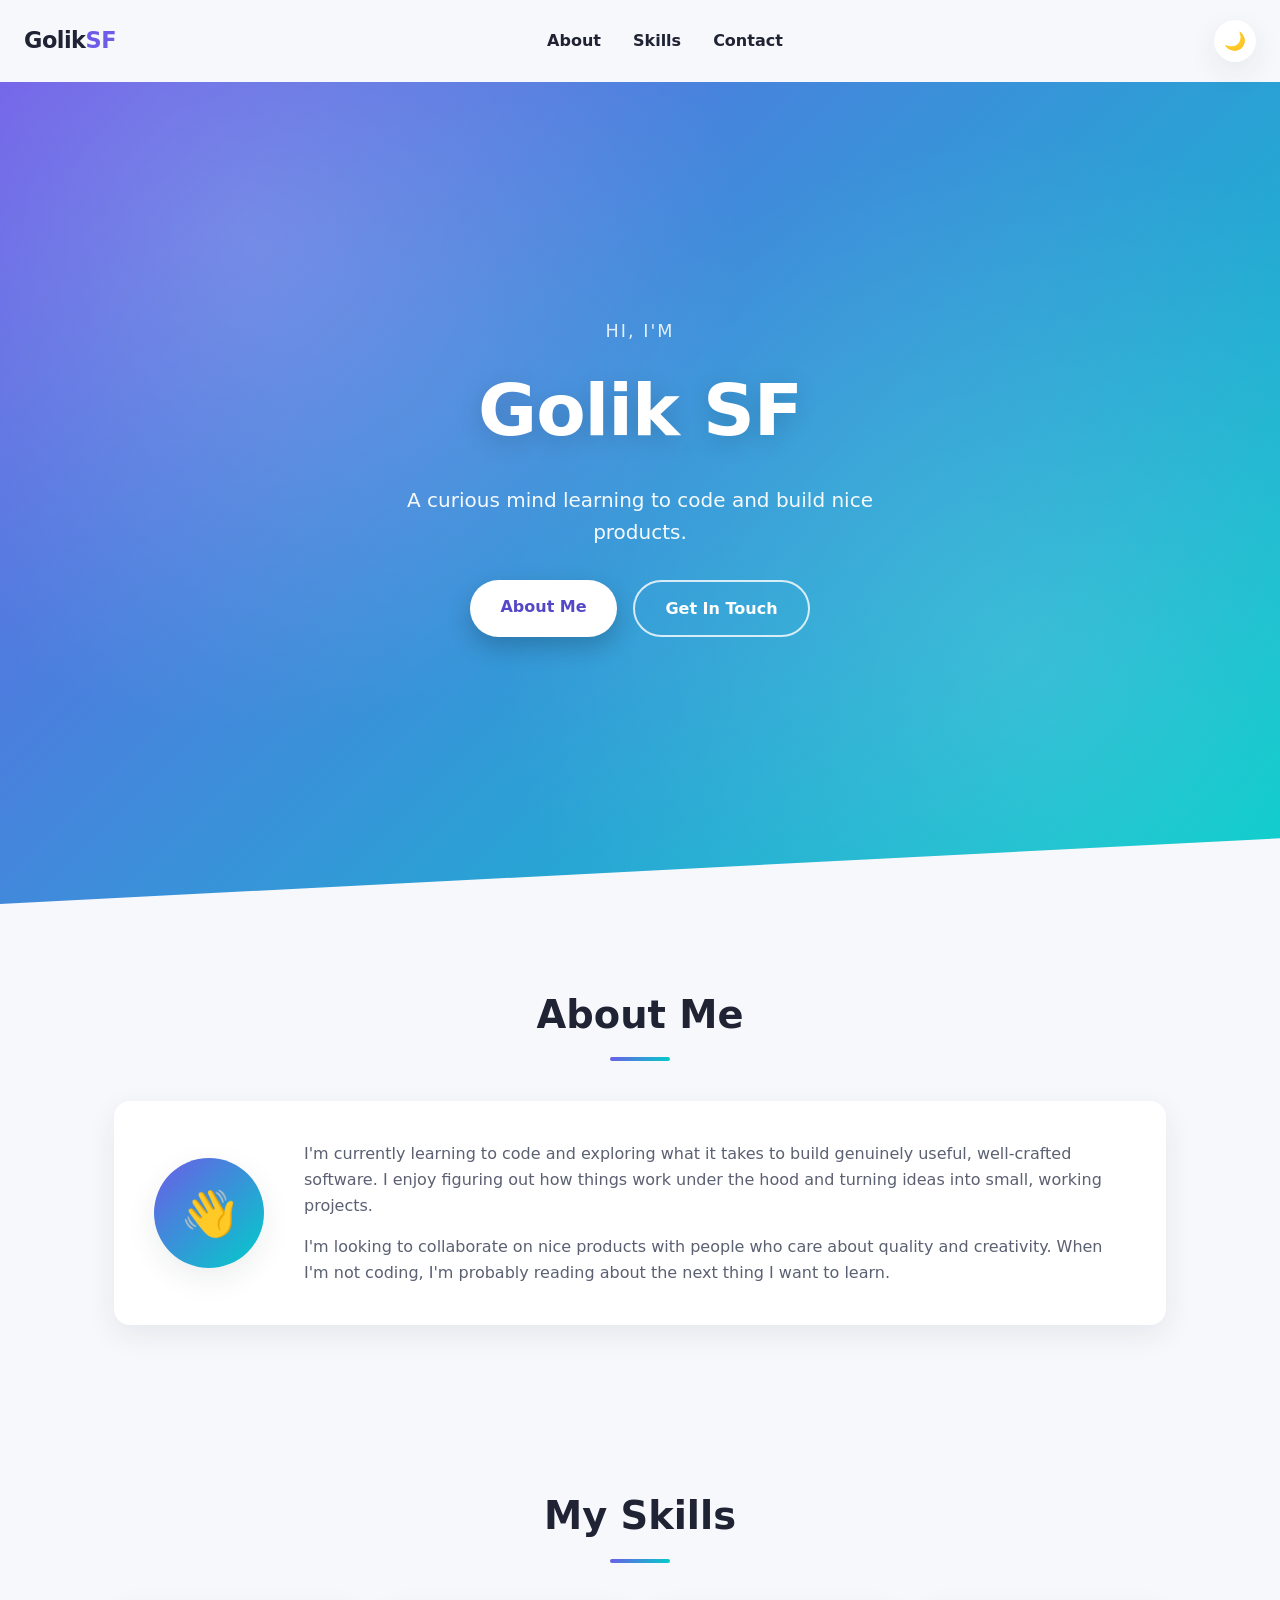
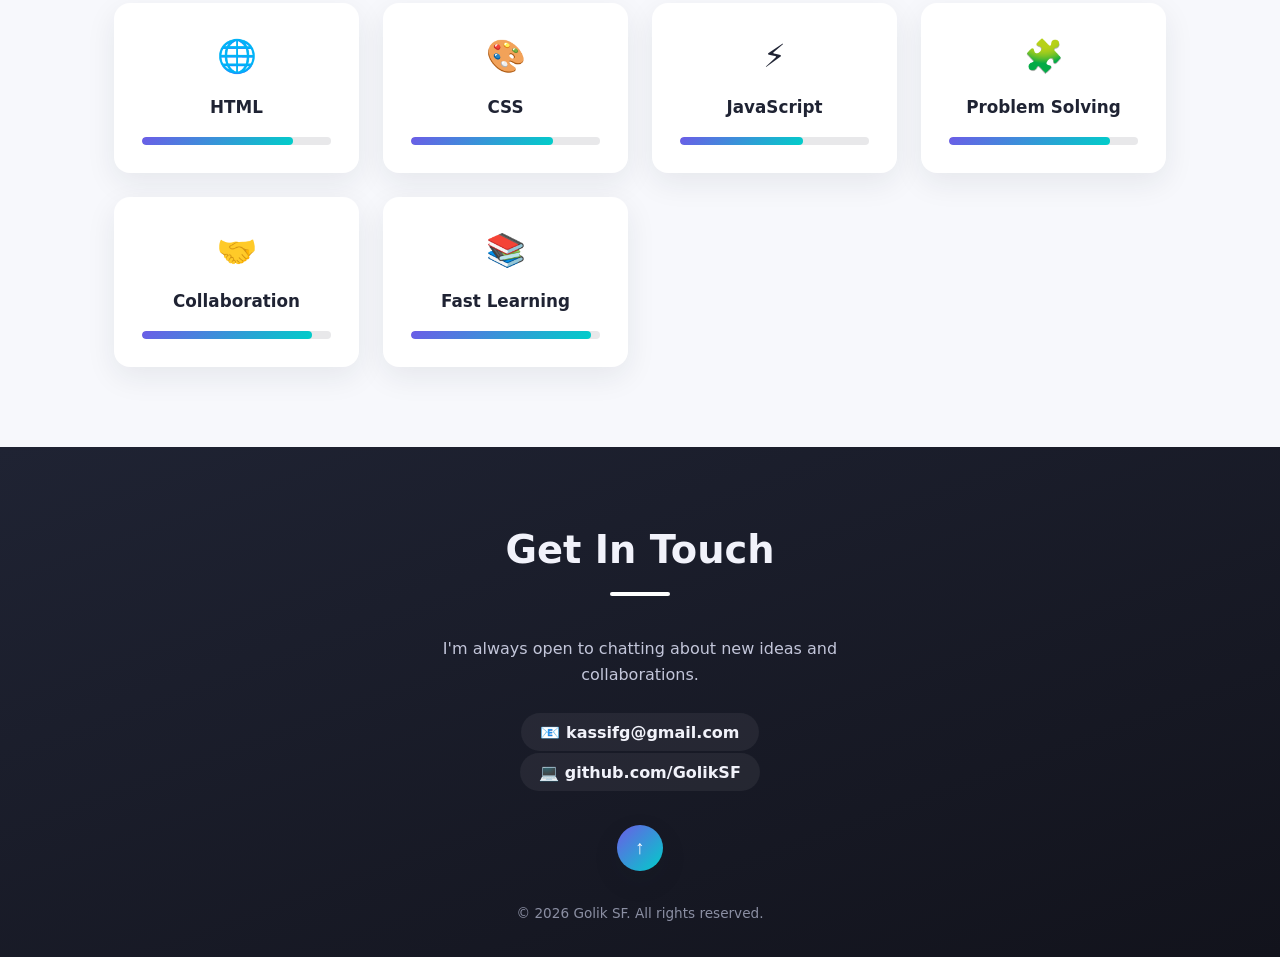
==== index.html @ 17b0b518 "Add personal portfolio website Header with name, about section, skills grid with animated bars, and " ====
<!DOCTYPE html>
<html lang="en">
<head>
  <meta charset="UTF-8" />
  <meta name="viewport" content="width=device-width, initial-scale=1.0" />
  <title>Golik SF | Portfolio</title>
  <meta name="description" content="Personal portfolio of Golik SF - developer, learner, and builder." />
  <link rel="stylesheet" href="style.css" />
</head>
<body>
  <header class="site-header">
    <nav class="navbar">
      <a href="#top" class="logo">Golik<span>SF</span></a>
      <button class="nav-toggle" id="navToggle" aria-label="Toggle navigation menu" aria-expanded="false">
        <span></span>
        <span></span>
        <span></span>
      </button>
      <ul class="nav-links" id="navLinks">
        <li><a href="#about">About</a></li>
        <li><a href="#skills">Skills</a></li>
        <li><a href="#contact">Contact</a></li>
      </ul>
      <button class="theme-toggle" id="themeToggle" aria-label="Toggle dark mode" title="Toggle dark mode">🌙</button>
    </nav>

    <div class="hero" id="top">
      <div class="hero-content">
        <p class="hero-greeting">Hi, I'm</p>
        <h1 class="hero-name">Golik SF</h1>
        <p class="hero-tagline">A curious mind learning to code and build nice products.</p>
        <div class="hero-buttons">
          <a href="#about" class="btn btn-primary">About Me</a>
          <a href="#contact" class="btn btn-outline">Get In Touch</a>
        </div>
      </div>
    </div>
  </header>

  <main>
    <section id="about" class="section reveal">
      <div class="container">
        <h2 class="section-title">About Me</h2>
        <div class="about-content">
          <div class="about-avatar" aria-hidden="true">👋</div>
          <div class="about-text">
            <p>
              I'm currently learning to code and exploring what it takes to build genuinely
              useful, well-crafted software. I enjoy figuring out how things work under the
              hood and turning ideas into small, working projects.
            </p>
            <p>
              I'm looking to collaborate on nice products with people who care about quality
              and creativity. When I'm not coding, I'm probably reading about the next thing
              I want to learn.
            </p>
          </div>
        </div>
      </div>
    </section>

    <section id="skills" class="section reveal">
      <div class="container">
        <h2 class="section-title">My Skills</h2>
        <ul class="skills-grid">
          <li class="skill-card">
            <span class="skill-icon">🌐</span>
            <h3>HTML</h3>
            <div class="skill-bar"><span style="--level: 80%"></span></div>
          </li>
          <li class="skill-card">
            <span class="skill-icon">🎨</span>
            <h3>CSS</h3>
            <div class="skill-bar"><span style="--level: 75%"></span></div>
          </li>
          <li class="skill-card">
            <span class="skill-icon">⚡</span>
            <h3>JavaScript</h3>
            <div class="skill-bar"><span style="--level: 65%"></span></div>
          </li>
          <li class="skill-card">
            <span class="skill-icon">🧩</span>
            <h3>Problem Solving</h3>
            <div class="skill-bar"><span style="--level: 85%"></span></div>
          </li>
          <li class="skill-card">
            <span class="skill-icon">🤝</span>
            <h3>Collaboration</h3>
            <div class="skill-bar"><span style="--level: 90%"></span></div>
          </li>
          <li class="skill-card">
            <span class="skill-icon">📚</span>
            <h3>Fast Learning</h3>
            <div class="skill-bar"><span style="--level: 95%"></span></div>
          </li>
        </ul>
      </div>
    </section>
  </main>

  <footer id="contact" class="site-footer">
    <div class="container footer-content">
      <h2 class="section-title light">Get In Touch</h2>
      <p class="footer-text">I'm always open to chatting about new ideas and collaborations.</p>
      <ul class="contact-list">
        <li>
          <a href="mailto:kassifg@gmail.com">
            <span aria-hidden="true">📧</span> kassifg@gmail.com
          </a>
        </li>
        <li>
          <a href="https://github.com/GolikSF" target="_blank" rel="noopener noreferrer">
            <span aria-hidden="true">💻</span> github.com/GolikSF
          </a>
        </li>
      </ul>
      <button id="backToTop" class="back-to-top" aria-label="Back to top">↑</button>
      <p class="footer-bottom">&copy; <span id="year"></span> Golik SF. All rights reserved.</p>
    </div>
  </footer>

  <script src="script.js"></script>
</body>
</html>
---- style.css ----
/* ============ Variables ============ */
:root {
  --color-bg: #f7f8fc;
  --color-surface: #ffffff;
  --color-text: #1f2333;
  --color-text-muted: #5b6072;
  --color-primary: #6c5ce7;
  --color-primary-dark: #5548c8;
  --color-accent: #00cec9;
  --gradient-hero: linear-gradient(135deg, #6c5ce7 0%, #00cec9 100%);
  --shadow-soft: 0 10px 30px rgba(31, 35, 51, 0.08);
  --shadow-hover: 0 16px 40px rgba(31, 35, 51, 0.14);
  --radius: 16px;
  --transition: 0.25s ease;
}

[data-theme="dark"] {
  --color-bg: #12131c;
  --color-surface: #1b1d2b;
  --color-text: #f1f2fa;
  --color-text-muted: #a9adc1;
  --shadow-soft: 0 10px 30px rgba(0, 0, 0, 0.35);
  --shadow-hover: 0 16px 40px rgba(0, 0, 0, 0.5);
}

/* ============ Reset ============ */
* {
  margin: 0;
  padding: 0;
  box-sizing: border-box;
}

html {
  scroll-behavior: smooth;
}

body {
  font-family: "Segoe UI", system-ui, -apple-system, Roboto, Helvetica, Arial, sans-serif;
  background: var(--color-bg);
  color: var(--color-text);
  line-height: 1.6;
  transition: background var(--transition), color var(--transition);
  overflow-x: hidden;
}

img {
  max-width: 100%;
  display: block;
}

a {
  text-decoration: none;
  color: inherit;
}

ul {
  list-style: none;
}

.container {
  width: 100%;
  max-width: 1100px;
  margin: 0 auto;
  padding: 0 1.5rem;
}

/* ============ Navbar ============ */
.navbar {
  display: flex;
  align-items: center;
  justify-content: space-between;
  padding: 1.25rem 1.5rem;
  position: sticky;
  top: 0;
  z-index: 100;
  background: color-mix(in srgb, var(--color-bg) 85%, transparent);
  backdrop-filter: blur(10px);
}

.logo {
  font-size: 1.4rem;
  font-weight: 800;
  letter-spacing: -0.5px;
}

.logo span {
  color: var(--color-primary);
}

.nav-links {
  display: flex;
  gap: 2rem;
  font-weight: 600;
}

.nav-links a {
  position: relative;
  padding: 0.25rem 0;
  color: var(--color-text);
  transition: color var(--transition);
}

.nav-links a::after {
  content: "";
  position: absolute;
  left: 0;
  bottom: -2px;
  width: 0;
  height: 2px;
  background: var(--gradient-hero);
  transition: width var(--transition);
}

.nav-links a:hover {
  color: var(--color-primary);
}

.nav-links a:hover::after {
  width: 100%;
}

.theme-toggle {
  background: var(--color-surface);
  border: none;
  box-shadow: var(--shadow-soft);
  width: 42px;
  height: 42px;
  border-radius: 50%;
  cursor: pointer;
  font-size: 1.1rem;
  display: flex;
  align-items: center;
  justify-content: center;
  transition: transform var(--transition), box-shadow var(--transition);
}

.theme-toggle:hover {
  transform: translateY(-2px) rotate(15deg);
  box-shadow: var(--shadow-hover);
}

.nav-toggle {
  display: none;
  flex-direction: column;
  gap: 5px;
  background: none;
  border: none;
  cursor: pointer;
  padding: 0.5rem;
  z-index: 200;
}

.nav-toggle span {
  width: 26px;
  height: 3px;
  background: var(--color-text);
  border-radius: 2px;
  transition: transform var(--transition), opacity var(--transition), background var(--transition);
}

.nav-toggle.active span:nth-child(1) {
  transform: translateY(8px) rotate(45deg);
}

.nav-toggle.active span:nth-child(2) {
  opacity: 0;
}

.nav-toggle.active span:nth-child(3) {
  transform: translateY(-8px) rotate(-45deg);
}

/* ============ Hero ============ */
.hero {
  min-height: calc(100vh - 78px);
  display: flex;
  align-items: center;
  justify-content: center;
  text-align: center;
  padding: 3rem 1.5rem 5rem;
  position: relative;
  background: var(--gradient-hero);
  color: #fff;
  clip-path: polygon(0 0, 100% 0, 100% 92%, 0 100%);
}

.hero::before {
  content: "";
  position: absolute;
  inset: 0;
  background: radial-gradient(circle at 20% 20%, rgba(255, 255, 255, 0.18), transparent 40%),
    radial-gradient(circle at 80% 70%, rgba(255, 255, 255, 0.14), transparent 45%);
  pointer-events: none;
}

.hero-content {
  position: relative;
  z-index: 1;
  animation: fadeInUp 0.9s ease both;
}

.hero-greeting {
  font-size: 1.1rem;
  opacity: 0.85;
  letter-spacing: 2px;
  text-transform: uppercase;
  margin-bottom: 0.5rem;
}

.hero-name {
  font-size: clamp(2.5rem, 7vw, 4.5rem);
  font-weight: 800;
  letter-spacing: -1px;
  margin-bottom: 1rem;
  text-shadow: 0 6px 24px rgba(0, 0, 0, 0.15);
}

.hero-tagline {
  font-size: clamp(1rem, 2.5vw, 1.25rem);
  max-width: 560px;
  margin: 0 auto 2rem;
  opacity: 0.95;
}

.hero-buttons {
  display: flex;
  gap: 1rem;
  justify-content: center;
  flex-wrap: wrap;
}

.btn {
  padding: 0.85rem 1.9rem;
  border-radius: 999px;
  font-weight: 700;
  transition: transform var(--transition), box-shadow var(--transition), background var(--transition);
  display: inline-block;
}

.btn-primary {
  background: #fff;
  color: var(--color-primary-dark);
  box-shadow: 0 10px 25px rgba(0, 0, 0, 0.2);
}

.btn-primary:hover {
  transform: translateY(-3px);
  box-shadow: 0 14px 30px rgba(0, 0, 0, 0.25);
}

.btn-outline {
  border: 2px solid rgba(255, 255, 255, 0.8);
  color: #fff;
}

.btn-outline:hover {
  background: rgba(255, 255, 255, 0.15);
  transform: translateY(-3px);
}

@keyframes fadeInUp {
  from {
    opacity: 0;
    transform: translateY(30px);
  }
  to {
    opacity: 1;
    transform: translateY(0);
  }
}

/* ============ Sections ============ */
.section {
  padding: 5rem 0;
  opacity: 0;
  transform: translateY(30px);
  transition: opacity 0.7s ease, transform 0.7s ease;
}

.section.in-view {
  opacity: 1;
  transform: translateY(0);
}

.section-title {
  font-size: clamp(1.8rem, 4vw, 2.4rem);
  font-weight: 800;
  margin-bottom: 2.5rem;
  text-align: center;
  position: relative;
}

.section-title::after {
  content: "";
  display: block;
  width: 60px;
  height: 4px;
  border-radius: 4px;
  background: var(--gradient-hero);
  margin: 0.75rem auto 0;
}

.section-title.light::after {
  background: #fff;
}

/* About */
.about-content {
  display: flex;
  align-items: center;
  gap: 2.5rem;
  background: var(--color-surface);
  padding: 2.5rem;
  border-radius: var(--radius);
  box-shadow: var(--shadow-soft);
  transition: box-shadow var(--transition), background var(--transition);
}

.about-content:hover {
  box-shadow: var(--shadow-hover);
}

.about-avatar {
  flex: 0 0 auto;
  width: 110px;
  height: 110px;
  border-radius: 50%;
  background: var(--gradient-hero);
  display: flex;
  align-items: center;
  justify-content: center;
  font-size: 2.8rem;
  box-shadow: var(--shadow-soft);
}

.about-text p {
  color: var(--color-text-muted);
  margin-bottom: 1rem;
}

.about-text p:last-child {
  margin-bottom: 0;
}

/* Skills */
.skills-grid {
  display: grid;
  grid-template-columns: repeat(auto-fit, minmax(200px, 1fr));
  gap: 1.5rem;
}

.skill-card {
  background: var(--color-surface);
  padding: 1.75rem;
  border-radius: var(--radius);
  box-shadow: var(--shadow-soft);
  text-align: center;
  transition: transform var(--transition), box-shadow var(--transition);
}

.skill-card:hover {
  transform: translateY(-8px);
  box-shadow: var(--shadow-hover);
}

.skill-icon {
  font-size: 2rem;
  display: block;
  margin-bottom: 0.75rem;
}

.skill-card h3 {
  margin-bottom: 1rem;
  font-size: 1.05rem;
}

.skill-bar {
  height: 8px;
  border-radius: 999px;
  background: color-mix(in srgb, var(--color-text) 10%, transparent);
  overflow: hidden;
}

.skill-bar span {
  display: block;
  height: 100%;
  width: 0;
  border-radius: 999px;
  background: var(--gradient-hero);
  transition: width 1.2s ease;
}

.skill-card.animate .skill-bar span {
  width: var(--level);
}

/* ============ Footer ============ */
.site-footer {
  background: linear-gradient(160deg, #1f2333, #12131c);
  color: #f1f2fa;
  padding: 4.5rem 0 2rem;
  position: relative;
}

.footer-content {
  text-align: center;
}

.footer-text {
  color: #c3c6da;
  max-width: 480px;
  margin: 0 auto 2rem;
}

.contact-list {
  display: flex;
  flex-direction: column;
  gap: 0.9rem;
  align-items: center;
  margin-bottom: 2.5rem;
}

.contact-list a {
  font-weight: 600;
  padding: 0.6rem 1.2rem;
  border-radius: 999px;
  background: rgba(255, 255, 255, 0.06);
  transition: background var(--transition), transform var(--transition);
}

.contact-list a:hover {
  background: rgba(255, 255, 255, 0.14);
  transform: translateY(-2px);
}

.back-to-top {
  width: 46px;
  height: 46px;
  border-radius: 50%;
  border: none;
  background: var(--gradient-hero);
  color: #fff;
  font-size: 1.2rem;
  cursor: pointer;
  box-shadow: var(--shadow-soft);
  transition: transform var(--transition), box-shadow var(--transition);
  margin-bottom: 2rem;
}

.back-to-top:hover {
  transform: translateY(-4px);
  box-shadow: var(--shadow-hover);
}

.footer-bottom {
  font-size: 0.85rem;
  color: #8b8fa3;
}

/* ============ Responsive ============ */
@media (max-width: 768px) {
  .nav-toggle {
    display: flex;
  }

  .nav-links {
    position: fixed;
    top: 0;
    right: 0;
    height: 100vh;
    width: min(75vw, 300px);
    background: var(--color-surface);
    flex-direction: column;
    justify-content: center;
    align-items: center;
    gap: 2.2rem;
    transform: translateX(100%);
    transition: transform var(--transition);
    box-shadow: var(--shadow-hover);
  }

  .nav-links.open {
    transform: translateX(0);
  }

  .about-content {
    flex-direction: column;
    text-align: center;
  }
}

@media (max-width: 480px) {
  .hero-buttons {
    flex-direction: column;
    align-items: stretch;
  }

  .section {
    padding: 3.5rem 0;
  }
}

/* Respect reduced motion preference */
@media (prefers-reduced-motion: reduce) {
  html {
    scroll-behavior: auto;
  }

  * {
    animation-duration: 0.01ms !important;
    animation-iteration-count: 1 !important;
    transition-duration: 0.01ms !important;
  }
}
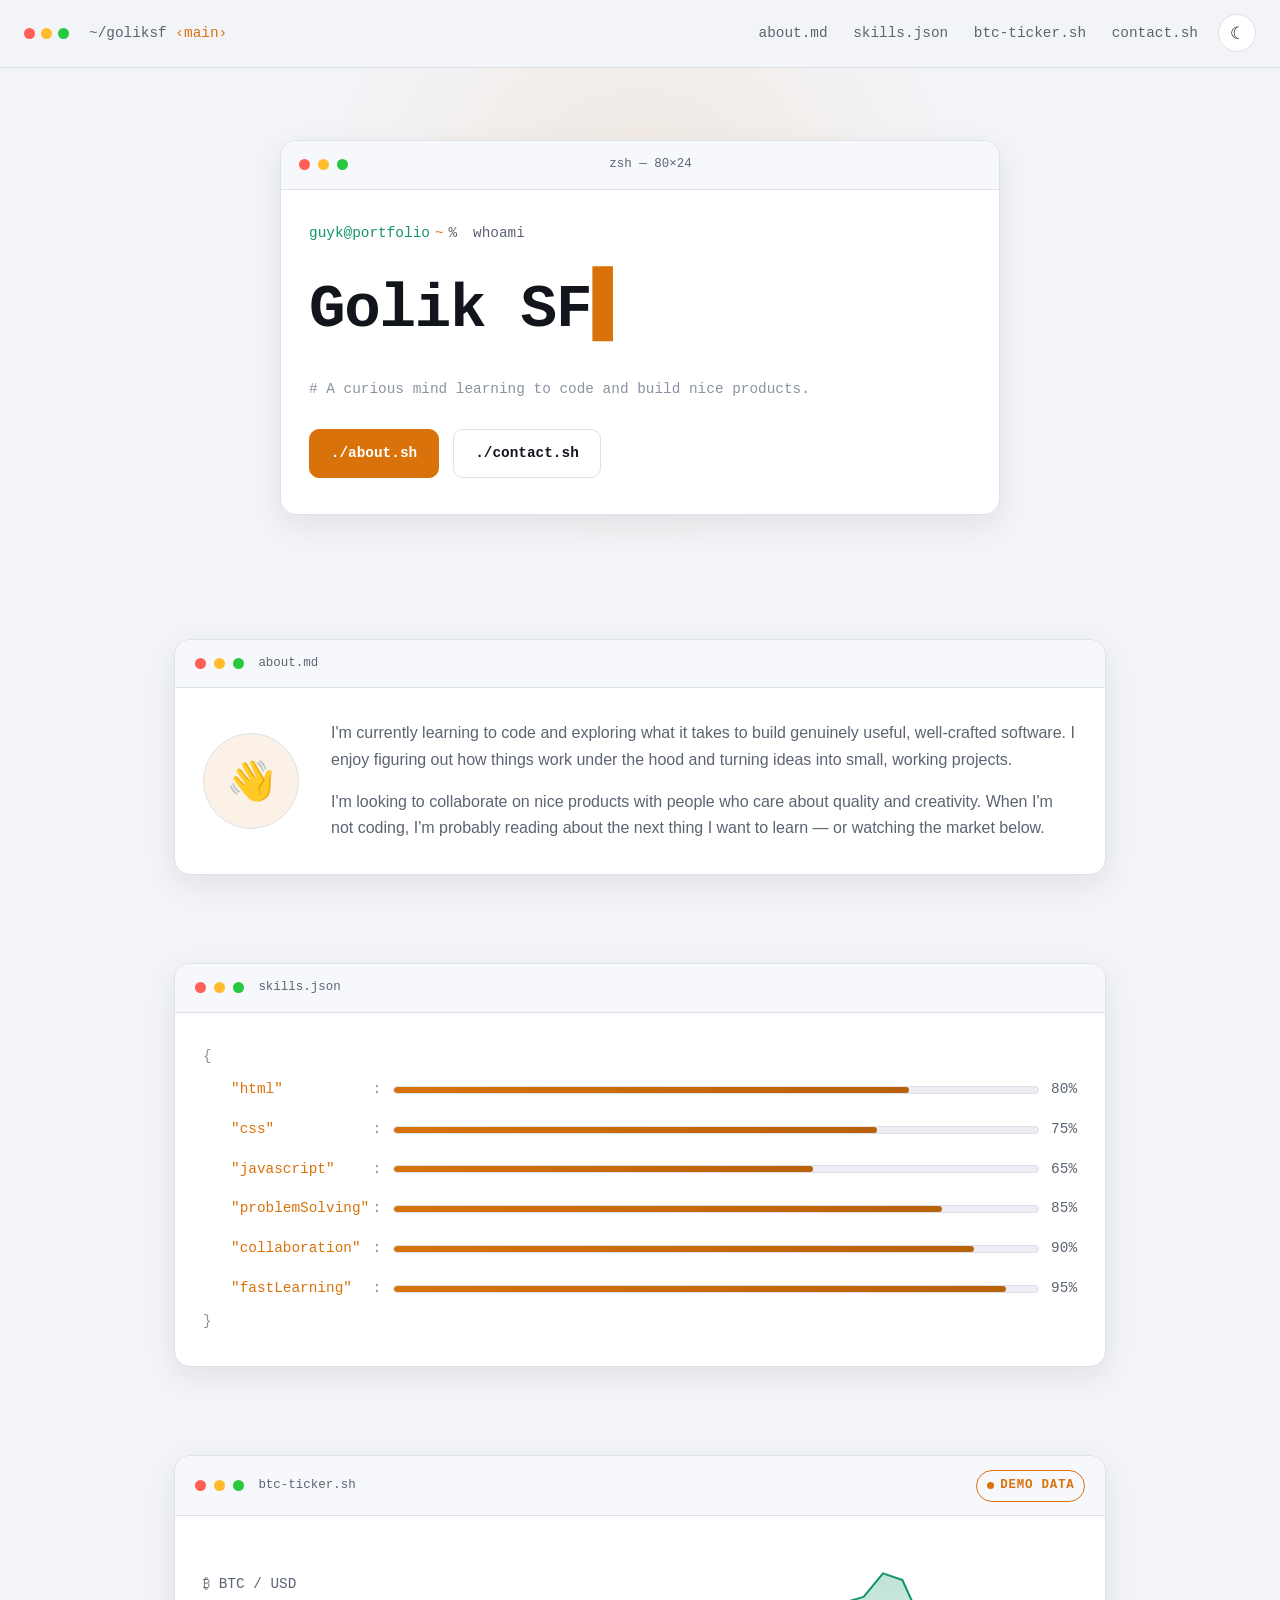
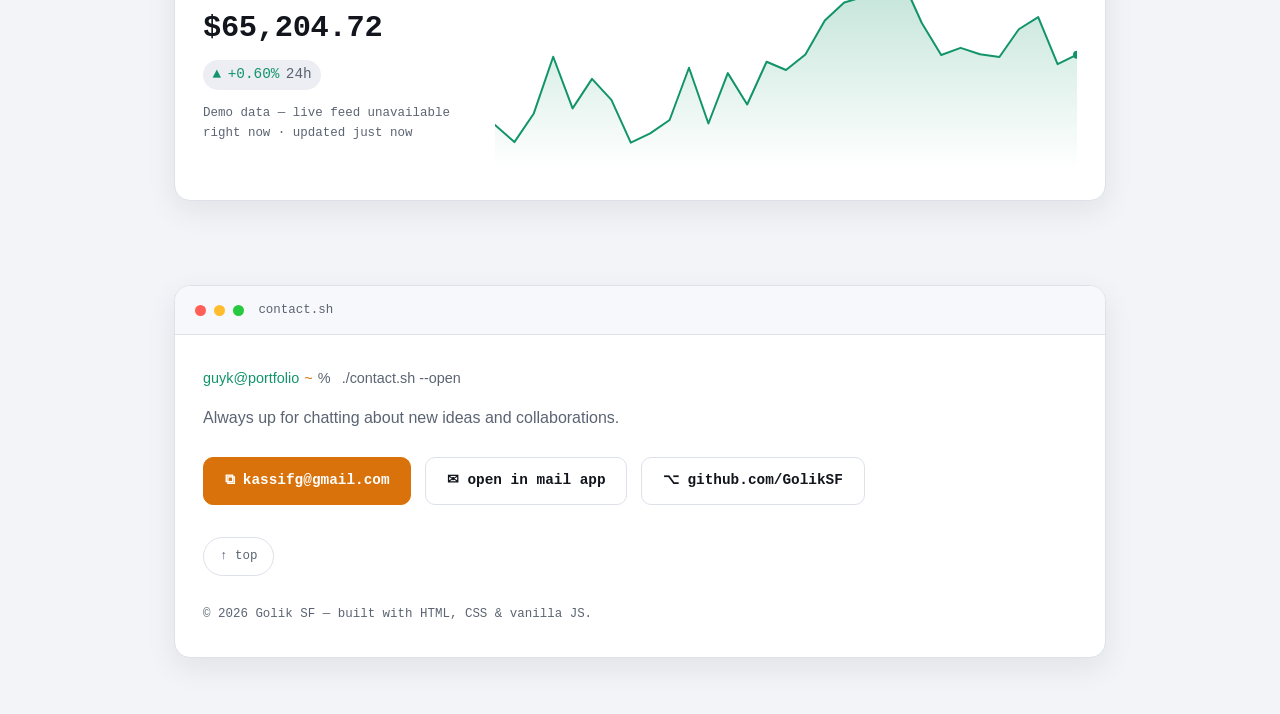
==== commit 07158790: "Redesign as a developer-terminal dashboard with live BTC ticker Reworks the site around a terminal/I" ====
--- a/index.html
+++ b/index.html
@@ -4,120 +4,176 @@
   <meta charset="UTF-8" />
   <meta name="viewport" content="width=device-width, initial-scale=1.0" />
   <title>Golik SF | Portfolio</title>
-  <meta name="description" content="Personal portfolio of Golik SF - developer, learner, and builder." />
+  <meta name="description" content="Personal portfolio of Golik SF — developer, learner, and builder. Featuring a live Bitcoin ticker." />
+  <link rel="icon" href="data:image/svg+xml,%3Csvg xmlns='http://www.w3.org/2000/svg' viewBox='0 0 100 100'%3E%3Crect width='100' height='100' rx='22' fill='%230a0e14'/%3E%3Ctext x='50' y='66' font-family='monospace' font-size='54' font-weight='700' fill='%23f7931a' text-anchor='middle'%3E%3E_%3C/text%3E%3C/svg%3E" />
   <link rel="stylesheet" href="style.css" />
 </head>
 <body>
-  <header class="site-header">
-    <nav class="navbar">
-      <a href="#top" class="logo">Golik<span>SF</span></a>
-      <button class="nav-toggle" id="navToggle" aria-label="Toggle navigation menu" aria-expanded="false">
-        <span></span>
-        <span></span>
-        <span></span>
-      </button>
-      <ul class="nav-links" id="navLinks">
-        <li><a href="#about">About</a></li>
-        <li><a href="#skills">Skills</a></li>
-        <li><a href="#contact">Contact</a></li>
-      </ul>
-      <button class="theme-toggle" id="themeToggle" aria-label="Toggle dark mode" title="Toggle dark mode">🌙</button>
+  <header class="chrome-bar">
+    <div class="chrome-dots" aria-hidden="true"><span class="dot red"></span><span class="dot yellow"></span><span class="dot green"></span></div>
+    <a href="#top" class="chrome-path">~/goliksf <span class="chrome-branch">‹main›</span></a>
+
+    <nav class="chrome-nav" id="navLinks">
+      <a href="#about">about.md</a>
+      <a href="#skills">skills.json</a>
+      <a href="#btc">btc-ticker.sh</a>
+      <a href="#contact">contact.sh</a>
     </nav>
 
-    <div class="hero" id="top">
-      <div class="hero-content">
-        <p class="hero-greeting">Hi, I'm</p>
-        <h1 class="hero-name">Golik SF</h1>
-        <p class="hero-tagline">A curious mind learning to code and build nice products.</p>
-        <div class="hero-buttons">
-          <a href="#about" class="btn btn-primary">About Me</a>
-          <a href="#contact" class="btn btn-outline">Get In Touch</a>
-        </div>
-      </div>
+    <div class="chrome-actions">
+      <button class="icon-btn" id="themeToggle" aria-label="Toggle dark mode" title="Toggle dark mode">◐</button>
+      <button class="icon-btn nav-toggle" id="navToggle" aria-label="Toggle navigation menu" aria-expanded="false">
+        <span></span><span></span><span></span>
+      </button>
     </div>
   </header>
 
   <main>
-    <section id="about" class="section reveal">
-      <div class="container">
-        <h2 class="section-title">About Me</h2>
-        <div class="about-content">
-          <div class="about-avatar" aria-hidden="true">👋</div>
-          <div class="about-text">
-            <p>
-              I'm currently learning to code and exploring what it takes to build genuinely
-              useful, well-crafted software. I enjoy figuring out how things work under the
-              hood and turning ideas into small, working projects.
-            </p>
-            <p>
-              I'm looking to collaborate on nice products with people who care about quality
-              and creativity. When I'm not coding, I'm probably reading about the next thing
-              I want to learn.
-            </p>
+    <section class="hero" id="top">
+      <div class="hero-glow" aria-hidden="true"></div>
+      <div class="terminal-window hero-window">
+        <div class="terminal-titlebar">
+          <span class="dot red"></span><span class="dot yellow"></span><span class="dot green"></span>
+          <span class="terminal-title">zsh — 80×24</span>
+        </div>
+        <div class="terminal-body">
+          <p class="prompt-line"><span class="prompt-user">guyk@portfolio</span><span class="prompt-path">~</span><span class="prompt-sign">%</span> whoami</p>
+          <h1 class="hero-name"><span id="typedName"></span><span class="cursor" id="heroCursor" aria-hidden="true">▍</span></h1>
+          <p class="prompt-comment"># A curious mind learning to code and build nice products.</p>
+          <div class="hero-actions">
+            <a href="#about" class="term-btn term-btn--solid">./about.sh</a>
+            <a href="#contact" class="term-btn term-btn--ghost">./contact.sh</a>
           </div>
         </div>
       </div>
     </section>
 
+    <section id="about" class="section reveal">
+      <div class="container">
+        <article class="panel">
+          <div class="panel-header">
+            <span class="dot red"></span><span class="dot yellow"></span><span class="dot green"></span>
+            <span class="panel-filename">about.md</span>
+          </div>
+          <div class="panel-body about-body">
+            <div class="avatar-block" aria-hidden="true">👋</div>
+            <div class="about-copy">
+              <p>
+                I'm currently learning to code and exploring what it takes to build genuinely
+                useful, well-crafted software. I enjoy figuring out how things work under the
+                hood and turning ideas into small, working projects.
+              </p>
+              <p>
+                I'm looking to collaborate on nice products with people who care about quality
+                and creativity. When I'm not coding, I'm probably reading about the next thing
+                I want to learn — or watching the market below.
+              </p>
+            </div>
+          </div>
+        </article>
+      </div>
+    </section>
+
     <section id="skills" class="section reveal">
       <div class="container">
-        <h2 class="section-title">My Skills</h2>
-        <ul class="skills-grid">
-          <li class="skill-card">
-            <span class="skill-icon">🌐</span>
-            <h3>HTML</h3>
-            <div class="skill-bar"><span style="--level: 80%"></span></div>
-          </li>
-          <li class="skill-card">
-            <span class="skill-icon">🎨</span>
-            <h3>CSS</h3>
-            <div class="skill-bar"><span style="--level: 75%"></span></div>
-          </li>
-          <li class="skill-card">
-            <span class="skill-icon">⚡</span>
-            <h3>JavaScript</h3>
-            <div class="skill-bar"><span style="--level: 65%"></span></div>
-          </li>
-          <li class="skill-card">
-            <span class="skill-icon">🧩</span>
-            <h3>Problem Solving</h3>
-            <div class="skill-bar"><span style="--level: 85%"></span></div>
-          </li>
-          <li class="skill-card">
-            <span class="skill-icon">🤝</span>
-            <h3>Collaboration</h3>
-            <div class="skill-bar"><span style="--level: 90%"></span></div>
-          </li>
-          <li class="skill-card">
-            <span class="skill-icon">📚</span>
-            <h3>Fast Learning</h3>
-            <div class="skill-bar"><span style="--level: 95%"></span></div>
-          </li>
-        </ul>
+        <article class="panel">
+          <div class="panel-header">
+            <span class="dot red"></span><span class="dot yellow"></span><span class="dot green"></span>
+            <span class="panel-filename">skills.json</span>
+          </div>
+          <div class="panel-body">
+            <p class="code-punct">{</p>
+            <ul class="skills-list">
+              <li class="skill-row">
+                <span class="skill-key">"html"</span><span class="code-punct">:</span>
+                <div class="skill-track"><div class="skill-fill" style="--level:80%"></div></div>
+                <span class="skill-value" data-value="80"></span>
+              </li>
+              <li class="skill-row">
+                <span class="skill-key">"css"</span><span class="code-punct">:</span>
+                <div class="skill-track"><div class="skill-fill" style="--level:75%"></div></div>
+                <span class="skill-value" data-value="75"></span>
+              </li>
+              <li class="skill-row">
+                <span class="skill-key">"javascript"</span><span class="code-punct">:</span>
+                <div class="skill-track"><div class="skill-fill" style="--level:65%"></div></div>
+                <span class="skill-value" data-value="65"></span>
+              </li>
+              <li class="skill-row">
+                <span class="skill-key">"problemSolving"</span><span class="code-punct">:</span>
+                <div class="skill-track"><div class="skill-fill" style="--level:85%"></div></div>
+                <span class="skill-value" data-value="85"></span>
+              </li>
+              <li class="skill-row">
+                <span class="skill-key">"collaboration"</span><span class="code-punct">:</span>
+                <div class="skill-track"><div class="skill-fill" style="--level:90%"></div></div>
+                <span class="skill-value" data-value="90"></span>
+              </li>
+              <li class="skill-row">
+                <span class="skill-key">"fastLearning"</span><span class="code-punct">:</span>
+                <div class="skill-track"><div class="skill-fill" style="--level:95%"></div></div>
+                <span class="skill-value" data-value="95"></span>
+              </li>
+            </ul>
+            <p class="code-punct">}</p>
+          </div>
+        </article>
+      </div>
+    </section>
+
+    <section id="btc" class="section reveal">
+      <div class="container">
+        <article class="panel panel--btc">
+          <div class="panel-header">
+            <span class="dot red"></span><span class="dot yellow"></span><span class="dot green"></span>
+            <span class="panel-filename">btc-ticker.sh</span>
+            <span class="live-badge" id="liveBadge"><span class="live-dot" id="liveDot"></span><span id="liveLabel">CONNECTING</span></span>
+          </div>
+          <div class="panel-body btc-body">
+            <div class="btc-stats">
+              <span class="btc-symbol">₿ BTC / USD</span>
+              <span class="btc-price" id="btcPrice">$ —</span>
+              <span class="btc-change" id="btcChange">
+                <span class="btc-change-arrow" id="btcArrow"></span>
+                <span id="btcChangeValue">—</span>
+                <span class="btc-change-label">24h</span>
+              </span>
+              <p class="btc-updated" id="btcUpdated" aria-live="polite">Connecting to market feed…</p>
+            </div>
+            <div class="btc-chart-wrap">
+              <canvas id="btcChart" role="img" aria-label="Bitcoin price chart, live"></canvas>
+            </div>
+          </div>
+        </article>
       </div>
     </section>
   </main>
 
   <footer id="contact" class="site-footer">
-    <div class="container footer-content">
-      <h2 class="section-title light">Get In Touch</h2>
-      <p class="footer-text">I'm always open to chatting about new ideas and collaborations.</p>
-      <ul class="contact-list">
-        <li>
-          <a href="mailto:kassifg@gmail.com">
-            <span aria-hidden="true">📧</span> kassifg@gmail.com
-          </a>
-        </li>
-        <li>
-          <a href="https://github.com/GolikSF" target="_blank" rel="noopener noreferrer">
-            <span aria-hidden="true">💻</span> github.com/GolikSF
-          </a>
-        </li>
-      </ul>
-      <button id="backToTop" class="back-to-top" aria-label="Back to top">↑</button>
-      <p class="footer-bottom">&copy; <span id="year"></span> Golik SF. All rights reserved.</p>
+    <div class="container">
+      <article class="panel panel--footer">
+        <div class="panel-header">
+          <span class="dot red"></span><span class="dot yellow"></span><span class="dot green"></span>
+          <span class="panel-filename">contact.sh</span>
+        </div>
+        <div class="panel-body contact-body">
+          <p class="prompt-line"><span class="prompt-user">guyk@portfolio</span><span class="prompt-path">~</span><span class="prompt-sign">%</span> ./contact.sh --open</p>
+          <p class="footer-text">Always up for chatting about new ideas and collaborations.</p>
+          <div class="contact-actions">
+            <button class="term-btn term-btn--solid" id="copyEmailBtn" data-email="kassifg@gmail.com" title="Copy email to clipboard">
+              <span aria-hidden="true">⧉</span> <span id="copyEmailLabel">kassifg@gmail.com</span>
+            </button>
+            <a class="term-btn term-btn--ghost" href="mailto:kassifg@gmail.com">✉ open in mail app</a>
+            <a class="term-btn term-btn--ghost" href="https://github.com/GolikSF" target="_blank" rel="noopener noreferrer">⌥ github.com/GolikSF</a>
+          </div>
+          <button id="backToTop" class="back-to-top" aria-label="Back to top">↑ top</button>
+          <p class="footer-bottom">© <span id="year"></span> Golik SF — built with HTML, CSS &amp; vanilla JS.</p>
+        </div>
+      </article>
     </div>
   </footer>
+
+  <div id="toast" class="toast" role="status" aria-live="polite"></div>
 
   <script src="script.js"></script>
 </body>
--- a/style.css
+++ b/style.css
@@ -1,26 +1,103 @@
-/* ============ Variables ============ */
+/* ============ Fonts & scale ============ */
 :root {
-  --color-bg: #f7f8fc;
-  --color-surface: #ffffff;
-  --color-text: #1f2333;
-  --color-text-muted: #5b6072;
-  --color-primary: #6c5ce7;
-  --color-primary-dark: #5548c8;
-  --color-accent: #00cec9;
-  --gradient-hero: linear-gradient(135deg, #6c5ce7 0%, #00cec9 100%);
-  --shadow-soft: 0 10px 30px rgba(31, 35, 51, 0.08);
-  --shadow-hover: 0 16px 40px rgba(31, 35, 51, 0.14);
-  --radius: 16px;
-  --transition: 0.25s ease;
-}
-
-[data-theme="dark"] {
-  --color-bg: #12131c;
-  --color-surface: #1b1d2b;
-  --color-text: #f1f2fa;
-  --color-text-muted: #a9adc1;
+  --font-mono: ui-monospace, "JetBrains Mono", "Fira Code", "SFMono-Regular", Menlo, Consolas, "Liberation Mono", monospace;
+  --font-sans: -apple-system, BlinkMacSystemFont, "Segoe UI", Roboto, Helvetica, Arial, sans-serif;
+
+  --fs-xs: 0.78rem;
+  --fs-sm: 0.9rem;
+  --fs-base: 1rem;
+  --fs-md: 1.15rem;
+  --fs-lg: 1.4rem;
+  --fs-xl: 1.9rem;
+  --fs-hero: clamp(2.2rem, 7vw, 3.8rem);
+
+  --radius: 10px;
+  --radius-lg: 16px;
+  --transition: 0.2s ease;
+  --transition-slow: 0.6s ease;
+
+  --dot-red: #ff5f56;
+  --dot-yellow: #ffbd2e;
+  --dot-green: #27c93f;
+}
+
+/* ============ Color tokens — dark-first ============ */
+:root {
+  --bg: #0a0e14;
+  --bg-alt: #0d1219;
+  --surface: #121821;
+  --surface-2: #171f2b;
+  --border: #232c3a;
+  --text: #e6edf3;
+  --text-muted: #8b98a8;
+  --accent: #f7931a;
+  --accent-strong: #ffab3d;
+  --accent-soft: rgba(247, 147, 26, 0.14);
+  --accent-contrast: #171008;
+  --green: #33d17a;
+  --red: #ff5f56;
   --shadow-soft: 0 10px 30px rgba(0, 0, 0, 0.35);
-  --shadow-hover: 0 16px 40px rgba(0, 0, 0, 0.5);
+  --shadow-hover: 0 18px 44px rgba(0, 0, 0, 0.5);
+  --code-comment: #6b7686;
+}
+
+@media (prefers-color-scheme: light) {
+  :root:not([data-theme="dark"]) {
+    --bg: #f3f4f7;
+    --bg-alt: #eceef3;
+    --surface: #ffffff;
+    --surface-2: #f7f8fb;
+    --border: #dde1e9;
+    --text: #12161c;
+    --text-muted: #5b6472;
+    --accent: #d9720a;
+    --accent-strong: #b8600a;
+    --accent-soft: rgba(217, 114, 10, 0.1);
+    --accent-contrast: #ffffff;
+    --green: #12946a;
+    --red: #d1332a;
+    --shadow-soft: 0 10px 30px rgba(18, 22, 28, 0.08);
+    --shadow-hover: 0 18px 44px rgba(18, 22, 28, 0.14);
+    --code-comment: #8a93a1;
+  }
+}
+
+:root[data-theme="light"] {
+  --bg: #f3f4f7;
+  --bg-alt: #eceef3;
+  --surface: #ffffff;
+  --surface-2: #f7f8fb;
+  --border: #dde1e9;
+  --text: #12161c;
+  --text-muted: #5b6472;
+  --accent: #d9720a;
+  --accent-strong: #b8600a;
+  --accent-soft: rgba(217, 114, 10, 0.1);
+  --accent-contrast: #ffffff;
+  --green: #12946a;
+  --red: #d1332a;
+  --shadow-soft: 0 10px 30px rgba(18, 22, 28, 0.08);
+  --shadow-hover: 0 18px 44px rgba(18, 22, 28, 0.14);
+  --code-comment: #8a93a1;
+}
+
+:root[data-theme="dark"] {
+  --bg: #0a0e14;
+  --bg-alt: #0d1219;
+  --surface: #121821;
+  --surface-2: #171f2b;
+  --border: #232c3a;
+  --text: #e6edf3;
+  --text-muted: #8b98a8;
+  --accent: #f7931a;
+  --accent-strong: #ffab3d;
+  --accent-soft: rgba(247, 147, 26, 0.14);
+  --accent-contrast: #171008;
+  --green: #33d17a;
+  --red: #ff5f56;
+  --shadow-soft: 0 10px 30px rgba(0, 0, 0, 0.35);
+  --shadow-hover: 0 18px 44px rgba(0, 0, 0, 0.5);
+  --code-comment: #6b7686;
 }
 
 /* ============ Reset ============ */
@@ -35,17 +112,12 @@
 }
 
 body {
-  font-family: "Segoe UI", system-ui, -apple-system, Roboto, Helvetica, Arial, sans-serif;
-  background: var(--color-bg);
-  color: var(--color-text);
-  line-height: 1.6;
+  font-family: var(--font-sans);
+  background: var(--bg);
+  color: var(--text);
+  line-height: 1.65;
   transition: background var(--transition), color var(--transition);
   overflow-x: hidden;
-}
-
-img {
-  max-width: 100%;
-  display: block;
 }
 
 a {
@@ -57,223 +129,294 @@
   list-style: none;
 }
 
+button {
+  font: inherit;
+}
+
 .container {
   width: 100%;
-  max-width: 1100px;
+  max-width: 980px;
   margin: 0 auto;
   padding: 0 1.5rem;
 }
 
-/* ============ Navbar ============ */
-.navbar {
-  display: flex;
-  align-items: center;
-  justify-content: space-between;
-  padding: 1.25rem 1.5rem;
+:focus-visible {
+  outline: 2px solid var(--accent);
+  outline-offset: 3px;
+  border-radius: 4px;
+}
+
+/* ============ Traffic-light dots ============ */
+.dot {
+  width: 11px;
+  height: 11px;
+  border-radius: 50%;
+  display: inline-block;
+}
+
+.dot.red { background: var(--dot-red); }
+.dot.yellow { background: var(--dot-yellow); }
+.dot.green { background: var(--dot-green); }
+
+/* ============ Chrome bar (nav) ============ */
+.chrome-bar {
+  display: flex;
+  align-items: center;
+  gap: 1.25rem;
+  padding: 0.9rem 1.5rem;
   position: sticky;
   top: 0;
   z-index: 100;
-  background: color-mix(in srgb, var(--color-bg) 85%, transparent);
+  background: color-mix(in srgb, var(--bg) 88%, transparent);
   backdrop-filter: blur(10px);
-}
-
-.logo {
-  font-size: 1.4rem;
-  font-weight: 800;
-  letter-spacing: -0.5px;
-}
-
-.logo span {
-  color: var(--color-primary);
-}
-
-.nav-links {
-  display: flex;
-  gap: 2rem;
-  font-weight: 600;
-}
-
-.nav-links a {
+  border-bottom: 1px solid var(--border);
+}
+
+.chrome-dots {
+  display: flex;
+  gap: 6px;
+}
+
+.chrome-path {
+  font-family: var(--font-mono);
+  font-size: var(--fs-sm);
+  color: var(--text-muted);
+  white-space: nowrap;
+}
+
+.chrome-branch {
+  color: var(--accent);
+}
+
+.chrome-nav {
+  display: flex;
+  gap: 1.6rem;
+  margin-left: auto;
+  font-family: var(--font-mono);
+  font-size: var(--fs-sm);
+}
+
+.chrome-nav a {
   position: relative;
-  padding: 0.25rem 0;
-  color: var(--color-text);
+  color: var(--text-muted);
   transition: color var(--transition);
-}
-
-.nav-links a::after {
+  padding: 0.2rem 0;
+}
+
+.chrome-nav a::after {
   content: "";
   position: absolute;
   left: 0;
-  bottom: -2px;
+  bottom: -3px;
   width: 0;
   height: 2px;
-  background: var(--gradient-hero);
+  background: var(--accent);
   transition: width var(--transition);
 }
 
-.nav-links a:hover {
-  color: var(--color-primary);
-}
-
-.nav-links a:hover::after {
+.chrome-nav a:hover {
+  color: var(--text);
+}
+
+.chrome-nav a:hover::after {
   width: 100%;
 }
 
-.theme-toggle {
-  background: var(--color-surface);
-  border: none;
-  box-shadow: var(--shadow-soft);
-  width: 42px;
-  height: 42px;
+.chrome-actions {
+  display: flex;
+  align-items: center;
+  gap: 0.6rem;
+}
+
+.icon-btn {
+  width: 38px;
+  height: 38px;
   border-radius: 50%;
+  border: 1px solid var(--border);
+  background: var(--surface);
+  color: var(--text);
   cursor: pointer;
-  font-size: 1.1rem;
   display: flex;
   align-items: center;
   justify-content: center;
-  transition: transform var(--transition), box-shadow var(--transition);
-}
-
-.theme-toggle:hover {
-  transform: translateY(-2px) rotate(15deg);
-  box-shadow: var(--shadow-hover);
+  font-size: 1.05rem;
+  transition: transform var(--transition), border-color var(--transition), background var(--transition);
+}
+
+.icon-btn:hover {
+  transform: translateY(-2px);
+  border-color: var(--accent);
 }
 
 .nav-toggle {
   display: none;
   flex-direction: column;
-  gap: 5px;
-  background: none;
-  border: none;
-  cursor: pointer;
-  padding: 0.5rem;
-  z-index: 200;
+  gap: 4px;
+  padding: 0;
 }
 
 .nav-toggle span {
-  width: 26px;
-  height: 3px;
-  background: var(--color-text);
+  width: 16px;
+  height: 2px;
+  background: var(--text);
   border-radius: 2px;
-  transition: transform var(--transition), opacity var(--transition), background var(--transition);
-}
-
-.nav-toggle.active span:nth-child(1) {
-  transform: translateY(8px) rotate(45deg);
-}
-
-.nav-toggle.active span:nth-child(2) {
-  opacity: 0;
-}
-
-.nav-toggle.active span:nth-child(3) {
-  transform: translateY(-8px) rotate(-45deg);
-}
+  transition: transform var(--transition), opacity var(--transition);
+}
+
+.nav-toggle.active span:nth-child(1) { transform: translateY(6px) rotate(45deg); }
+.nav-toggle.active span:nth-child(2) { opacity: 0; }
+.nav-toggle.active span:nth-child(3) { transform: translateY(-6px) rotate(-45deg); }
 
 /* ============ Hero ============ */
 .hero {
-  min-height: calc(100vh - 78px);
-  display: flex;
-  align-items: center;
+  position: relative;
+  padding: 4.5rem 1.5rem 5rem;
+  display: flex;
   justify-content: center;
-  text-align: center;
-  padding: 3rem 1.5rem 5rem;
-  position: relative;
-  background: var(--gradient-hero);
-  color: #fff;
-  clip-path: polygon(0 0, 100% 0, 100% 92%, 0 100%);
-}
-
-.hero::before {
-  content: "";
+  overflow: hidden;
+}
+
+.hero-glow {
   position: absolute;
-  inset: 0;
-  background: radial-gradient(circle at 20% 20%, rgba(255, 255, 255, 0.18), transparent 40%),
-    radial-gradient(circle at 80% 70%, rgba(255, 255, 255, 0.14), transparent 45%);
+  top: -12rem;
+  left: 50%;
+  width: 44rem;
+  height: 44rem;
+  transform: translateX(-50%);
+  background: radial-gradient(circle, var(--accent-soft) 0%, transparent 65%);
   pointer-events: none;
-}
-
-.hero-content {
+  animation: drift 14s ease-in-out infinite alternate;
+}
+
+@keyframes drift {
+  from { transform: translateX(-54%) translateY(0); }
+  to { transform: translateX(-46%) translateY(2rem); }
+}
+
+.terminal-window {
+  width: 100%;
+  max-width: 720px;
+  background: var(--surface);
+  border: 1px solid var(--border);
+  border-radius: var(--radius-lg);
+  box-shadow: var(--shadow-soft);
   position: relative;
   z-index: 1;
-  animation: fadeInUp 0.9s ease both;
-}
-
-.hero-greeting {
-  font-size: 1.1rem;
-  opacity: 0.85;
-  letter-spacing: 2px;
-  text-transform: uppercase;
-  margin-bottom: 0.5rem;
-}
+  overflow: hidden;
+  animation: fadeInUp 0.8s ease both;
+}
+
+.terminal-titlebar {
+  display: flex;
+  align-items: center;
+  gap: 8px;
+  padding: 0.85rem 1.1rem;
+  background: var(--surface-2);
+  border-bottom: 1px solid var(--border);
+}
+
+.terminal-title {
+  margin-left: auto;
+  margin-right: auto;
+  transform: translateX(-18px);
+  font-family: var(--font-mono);
+  font-size: var(--fs-xs);
+  color: var(--text-muted);
+}
+
+.terminal-body {
+  padding: 2rem 1.75rem 2.25rem;
+  font-family: var(--font-mono);
+}
+
+.prompt-line {
+  font-size: var(--fs-sm);
+  color: var(--text-muted);
+  margin-bottom: 0.9rem;
+}
+
+.prompt-user { color: var(--green); }
+.prompt-path { color: var(--accent); margin: 0 0.35em; }
+.prompt-sign { color: var(--text-muted); margin-right: 0.5em; }
 
 .hero-name {
-  font-size: clamp(2.5rem, 7vw, 4.5rem);
-  font-weight: 800;
-  letter-spacing: -1px;
-  margin-bottom: 1rem;
-  text-shadow: 0 6px 24px rgba(0, 0, 0, 0.15);
-}
-
-.hero-tagline {
-  font-size: clamp(1rem, 2.5vw, 1.25rem);
-  max-width: 560px;
-  margin: 0 auto 2rem;
-  opacity: 0.95;
-}
-
-.hero-buttons {
-  display: flex;
-  gap: 1rem;
-  justify-content: center;
+  font-size: var(--fs-hero);
+  font-weight: 700;
+  letter-spacing: -0.02em;
+  color: var(--text);
+  margin-bottom: 1.1rem;
+  min-height: 1.2em;
+}
+
+.cursor {
+  display: inline-block;
+  color: var(--accent);
+  animation: blink 1s step-end infinite;
+}
+
+@keyframes blink {
+  50% { opacity: 0; }
+}
+
+.prompt-comment {
+  font-family: var(--font-mono);
+  font-size: var(--fs-sm);
+  color: var(--code-comment);
+  margin-bottom: 1.75rem;
+}
+
+.hero-actions {
+  display: flex;
+  gap: 0.9rem;
   flex-wrap: wrap;
 }
 
-.btn {
-  padding: 0.85rem 1.9rem;
-  border-radius: 999px;
-  font-weight: 700;
-  transition: transform var(--transition), box-shadow var(--transition), background var(--transition);
-  display: inline-block;
-}
-
-.btn-primary {
-  background: #fff;
-  color: var(--color-primary-dark);
-  box-shadow: 0 10px 25px rgba(0, 0, 0, 0.2);
-}
-
-.btn-primary:hover {
-  transform: translateY(-3px);
-  box-shadow: 0 14px 30px rgba(0, 0, 0, 0.25);
-}
-
-.btn-outline {
-  border: 2px solid rgba(255, 255, 255, 0.8);
-  color: #fff;
-}
-
-.btn-outline:hover {
-  background: rgba(255, 255, 255, 0.15);
-  transform: translateY(-3px);
+.term-btn {
+  font-family: var(--font-mono);
+  font-size: var(--fs-sm);
+  font-weight: 600;
+  padding: 0.7rem 1.3rem;
+  border-radius: var(--radius);
+  border: 1px solid var(--border);
+  cursor: pointer;
+  display: inline-flex;
+  align-items: center;
+  gap: 0.5rem;
+  transition: transform var(--transition), box-shadow var(--transition), border-color var(--transition), background var(--transition);
+}
+
+.term-btn--solid {
+  background: var(--accent);
+  color: var(--accent-contrast);
+  border-color: var(--accent);
+}
+
+.term-btn--solid:hover {
+  transform: translateY(-2px);
+  box-shadow: var(--shadow-hover);
+}
+
+.term-btn--ghost {
+  background: transparent;
+  color: var(--text);
+}
+
+.term-btn--ghost:hover {
+  border-color: var(--accent);
+  color: var(--accent);
+  transform: translateY(-2px);
 }
 
 @keyframes fadeInUp {
-  from {
-    opacity: 0;
-    transform: translateY(30px);
-  }
-  to {
-    opacity: 1;
-    transform: translateY(0);
-  }
-}
-
-/* ============ Sections ============ */
+  from { opacity: 0; transform: translateY(22px); }
+  to { opacity: 1; transform: translateY(0); }
+}
+
+/* ============ Sections & panels ============ */
 .section {
-  padding: 5rem 0;
+  padding: 2.75rem 0;
   opacity: 0;
-  transform: translateY(30px);
+  transform: translateY(26px);
   transition: opacity 0.7s ease, transform 0.7s ease;
 }
 
@@ -282,225 +425,367 @@
   transform: translateY(0);
 }
 
-.section-title {
-  font-size: clamp(1.8rem, 4vw, 2.4rem);
-  font-weight: 800;
-  margin-bottom: 2.5rem;
-  text-align: center;
-  position: relative;
-}
-
-.section-title::after {
-  content: "";
-  display: block;
-  width: 60px;
-  height: 4px;
-  border-radius: 4px;
-  background: var(--gradient-hero);
-  margin: 0.75rem auto 0;
-}
-
-.section-title.light::after {
-  background: #fff;
+.panel {
+  background: var(--surface);
+  border: 1px solid var(--border);
+  border-radius: var(--radius-lg);
+  box-shadow: var(--shadow-soft);
+  overflow: hidden;
+  transition: box-shadow var(--transition);
+}
+
+.panel:hover {
+  box-shadow: var(--shadow-hover);
+}
+
+.panel-header {
+  display: flex;
+  align-items: center;
+  gap: 8px;
+  padding: 0.85rem 1.25rem;
+  background: var(--surface-2);
+  border-bottom: 1px solid var(--border);
+}
+
+.panel-filename {
+  font-family: var(--font-mono);
+  font-size: var(--fs-xs);
+  color: var(--text-muted);
+  margin-left: 0.4rem;
+}
+
+.panel-body {
+  padding: 2rem 1.75rem;
 }
 
 /* About */
-.about-content {
-  display: flex;
-  align-items: center;
-  gap: 2.5rem;
-  background: var(--color-surface);
-  padding: 2.5rem;
-  border-radius: var(--radius);
-  box-shadow: var(--shadow-soft);
-  transition: box-shadow var(--transition), background var(--transition);
-}
-
-.about-content:hover {
-  box-shadow: var(--shadow-hover);
-}
-
-.about-avatar {
+.about-body {
+  display: flex;
+  align-items: center;
+  gap: 2rem;
+}
+
+.avatar-block {
   flex: 0 0 auto;
-  width: 110px;
-  height: 110px;
+  width: 96px;
+  height: 96px;
   border-radius: 50%;
-  background: var(--gradient-hero);
+  background: var(--accent-soft);
+  border: 1px solid var(--border);
   display: flex;
   align-items: center;
   justify-content: center;
-  font-size: 2.8rem;
-  box-shadow: var(--shadow-soft);
-}
-
-.about-text p {
-  color: var(--color-text-muted);
+  font-size: 2.4rem;
+}
+
+.about-copy p {
+  color: var(--text-muted);
   margin-bottom: 1rem;
 }
 
-.about-text p:last-child {
+.about-copy p:last-child {
   margin-bottom: 0;
 }
 
 /* Skills */
-.skills-grid {
+.code-punct {
+  font-family: var(--font-mono);
+  color: var(--code-comment);
+  font-size: var(--fs-sm);
+}
+
+.skills-list {
+  padding: 0.6rem 0 0.6rem 1.75rem;
+  display: flex;
+  flex-direction: column;
+  gap: 1rem;
+}
+
+.skill-row {
   display: grid;
-  grid-template-columns: repeat(auto-fit, minmax(200px, 1fr));
-  gap: 1.5rem;
-}
-
-.skill-card {
-  background: var(--color-surface);
-  padding: 1.75rem;
-  border-radius: var(--radius);
-  box-shadow: var(--shadow-soft);
-  text-align: center;
-  transition: transform var(--transition), box-shadow var(--transition);
-}
-
-.skill-card:hover {
-  transform: translateY(-8px);
-  box-shadow: var(--shadow-hover);
-}
-
-.skill-icon {
-  font-size: 2rem;
-  display: block;
-  margin-bottom: 0.75rem;
-}
-
-.skill-card h3 {
-  margin-bottom: 1rem;
-  font-size: 1.05rem;
-}
-
-.skill-bar {
+  grid-template-columns: 15ch auto 1fr 3ch;
+  align-items: center;
+  gap: 0.75rem;
+  font-family: var(--font-mono);
+  font-size: var(--fs-sm);
+}
+
+.skill-key {
+  color: var(--accent);
+  white-space: nowrap;
+}
+
+.skill-track {
   height: 8px;
   border-radius: 999px;
-  background: color-mix(in srgb, var(--color-text) 10%, transparent);
+  background: var(--bg-alt);
   overflow: hidden;
-}
-
-.skill-bar span {
-  display: block;
+  border: 1px solid var(--border);
+}
+
+.skill-fill {
   height: 100%;
   width: 0;
   border-radius: 999px;
-  background: var(--gradient-hero);
-  transition: width 1.2s ease;
-}
-
-.skill-card.animate .skill-bar span {
+  background: linear-gradient(90deg, var(--accent), var(--accent-strong));
+  transition: width 1.1s cubic-bezier(0.16, 1, 0.3, 1);
+}
+
+.skill-row.animate .skill-fill {
   width: var(--level);
+}
+
+.skill-value {
+  font-variant-numeric: tabular-nums;
+  color: var(--text-muted);
+  text-align: right;
+}
+
+.skill-value::after {
+  content: "%";
+}
+
+/* ============ BTC ticker ============ */
+.panel--btc .panel-header {
+  gap: 8px;
+}
+
+.live-badge {
+  margin-left: auto;
+  display: inline-flex;
+  align-items: center;
+  gap: 0.4rem;
+  font-family: var(--font-mono);
+  font-size: var(--fs-xs);
+  font-weight: 700;
+  letter-spacing: 0.06em;
+  color: var(--text-muted);
+  padding: 0.3rem 0.6rem;
+  border-radius: 999px;
+  border: 1px solid var(--border);
+}
+
+.live-badge.is-live { color: var(--green); border-color: var(--green); }
+.live-badge.is-demo { color: var(--accent); border-color: var(--accent); }
+
+.live-dot {
+  width: 7px;
+  height: 7px;
+  border-radius: 50%;
+  background: currentColor;
+  animation: pulse 1.6s ease-in-out infinite;
+}
+
+@keyframes pulse {
+  0%, 100% { opacity: 1; transform: scale(1); }
+  50% { opacity: 0.35; transform: scale(0.7); }
+}
+
+.btc-body {
+  display: grid;
+  grid-template-columns: minmax(200px, 260px) 1fr;
+  gap: 2rem;
+  align-items: center;
+}
+
+.btc-stats {
+  display: flex;
+  flex-direction: column;
+  gap: 0.4rem;
+}
+
+.btc-symbol {
+  font-family: var(--font-mono);
+  font-size: var(--fs-sm);
+  color: var(--text-muted);
+}
+
+.btc-price {
+  font-family: var(--font-mono);
+  font-size: var(--fs-xl);
+  font-weight: 700;
+  font-variant-numeric: tabular-nums;
+  letter-spacing: -0.01em;
+}
+
+.btc-change {
+  font-family: var(--font-mono);
+  font-size: var(--fs-sm);
+  font-variant-numeric: tabular-nums;
+  display: inline-flex;
+  align-items: center;
+  gap: 0.4rem;
+  width: fit-content;
+  padding: 0.2rem 0.6rem;
+  border-radius: 999px;
+  background: var(--bg-alt);
+}
+
+.btc-change.up { color: var(--green); }
+.btc-change.down { color: var(--red); }
+
+.btc-change-label {
+  color: var(--text-muted);
+}
+
+.btc-updated {
+  font-family: var(--font-mono);
+  font-size: var(--fs-xs);
+  color: var(--text-muted);
+  margin-top: 0.4rem;
+}
+
+.btc-chart-wrap {
+  height: 220px;
+  position: relative;
+}
+
+.btc-chart-wrap canvas {
+  width: 100%;
+  height: 100%;
+  display: block;
 }
 
 /* ============ Footer ============ */
 .site-footer {
-  background: linear-gradient(160deg, #1f2333, #12131c);
-  color: #f1f2fa;
-  padding: 4.5rem 0 2rem;
-  position: relative;
-}
-
-.footer-content {
-  text-align: center;
+  padding: 2.5rem 0 3.5rem;
+}
+
+.panel--footer .contact-body {
+  text-align: left;
 }
 
 .footer-text {
-  color: #c3c6da;
-  max-width: 480px;
-  margin: 0 auto 2rem;
-}
-
-.contact-list {
-  display: flex;
-  flex-direction: column;
-  gap: 0.9rem;
-  align-items: center;
-  margin-bottom: 2.5rem;
-}
-
-.contact-list a {
-  font-weight: 600;
-  padding: 0.6rem 1.2rem;
+  color: var(--text-muted);
+  margin: 0.5rem 0 1.6rem;
+}
+
+.contact-actions {
+  display: flex;
+  flex-wrap: wrap;
+  gap: 0.85rem;
+  margin-bottom: 2rem;
+}
+
+.back-to-top {
+  font-family: var(--font-mono);
+  font-size: var(--fs-xs);
+  color: var(--text-muted);
+  background: none;
+  border: 1px solid var(--border);
   border-radius: 999px;
-  background: rgba(255, 255, 255, 0.06);
-  transition: background var(--transition), transform var(--transition);
-}
-
-.contact-list a:hover {
-  background: rgba(255, 255, 255, 0.14);
+  padding: 0.5rem 1rem;
+  cursor: pointer;
+  transition: color var(--transition), border-color var(--transition), transform var(--transition);
+  margin-bottom: 1.75rem;
+}
+
+.back-to-top:hover {
+  color: var(--accent);
+  border-color: var(--accent);
   transform: translateY(-2px);
 }
 
-.back-to-top {
-  width: 46px;
-  height: 46px;
-  border-radius: 50%;
-  border: none;
-  background: var(--gradient-hero);
-  color: #fff;
-  font-size: 1.2rem;
-  cursor: pointer;
-  box-shadow: var(--shadow-soft);
-  transition: transform var(--transition), box-shadow var(--transition);
-  margin-bottom: 2rem;
-}
-
-.back-to-top:hover {
-  transform: translateY(-4px);
+.footer-bottom {
+  font-family: var(--font-mono);
+  font-size: var(--fs-xs);
+  color: var(--text-muted);
+}
+
+/* ============ Toast ============ */
+.toast {
+  position: fixed;
+  left: 50%;
+  bottom: 1.75rem;
+  transform: translate(-50%, 1rem);
+  background: var(--surface);
+  border: 1px solid var(--accent);
+  color: var(--text);
+  font-family: var(--font-mono);
+  font-size: var(--fs-sm);
+  padding: 0.7rem 1.2rem;
+  border-radius: var(--radius);
   box-shadow: var(--shadow-hover);
-}
-
-.footer-bottom {
-  font-size: 0.85rem;
-  color: #8b8fa3;
+  opacity: 0;
+  pointer-events: none;
+  transition: opacity 0.25s ease, transform 0.25s ease;
+  z-index: 200;
+}
+
+.toast.show {
+  opacity: 1;
+  transform: translate(-50%, 0);
 }
 
 /* ============ Responsive ============ */
-@media (max-width: 768px) {
+@media (max-width: 760px) {
   .nav-toggle {
     display: flex;
   }
 
-  .nav-links {
+  .chrome-nav {
     position: fixed;
     top: 0;
     right: 0;
     height: 100vh;
-    width: min(75vw, 300px);
-    background: var(--color-surface);
+    width: min(78vw, 300px);
+    background: var(--surface);
+    border-left: 1px solid var(--border);
     flex-direction: column;
     justify-content: center;
-    align-items: center;
-    gap: 2.2rem;
+    align-items: flex-start;
+    padding: 0 2.5rem;
+    gap: 1.9rem;
+    font-size: var(--fs-md);
     transform: translateX(100%);
     transition: transform var(--transition);
     box-shadow: var(--shadow-hover);
   }
 
-  .nav-links.open {
+  .chrome-nav.open {
     transform: translateX(0);
   }
 
-  .about-content {
+  .about-body {
     flex-direction: column;
     text-align: center;
   }
+
+  .skill-row {
+    grid-template-columns: 13ch auto 1fr 3ch;
+    font-size: var(--fs-xs);
+  }
+
+  .btc-body {
+    grid-template-columns: 1fr;
+  }
+
+  .btc-chart-wrap {
+    height: 180px;
+  }
 }
 
 @media (max-width: 480px) {
-  .hero-buttons {
+  .terminal-body {
+    padding: 1.5rem 1.25rem 1.75rem;
+  }
+
+  .hero-actions {
     flex-direction: column;
     align-items: stretch;
   }
 
-  .section {
-    padding: 3.5rem 0;
-  }
-}
-
-/* Respect reduced motion preference */
+  .panel-body {
+    padding: 1.5rem 1.25rem;
+  }
+
+  .contact-actions {
+    flex-direction: column;
+    align-items: stretch;
+  }
+}
+
+/* ============ Reduced motion ============ */
 @media (prefers-reduced-motion: reduce) {
   html {
     scroll-behavior: auto;
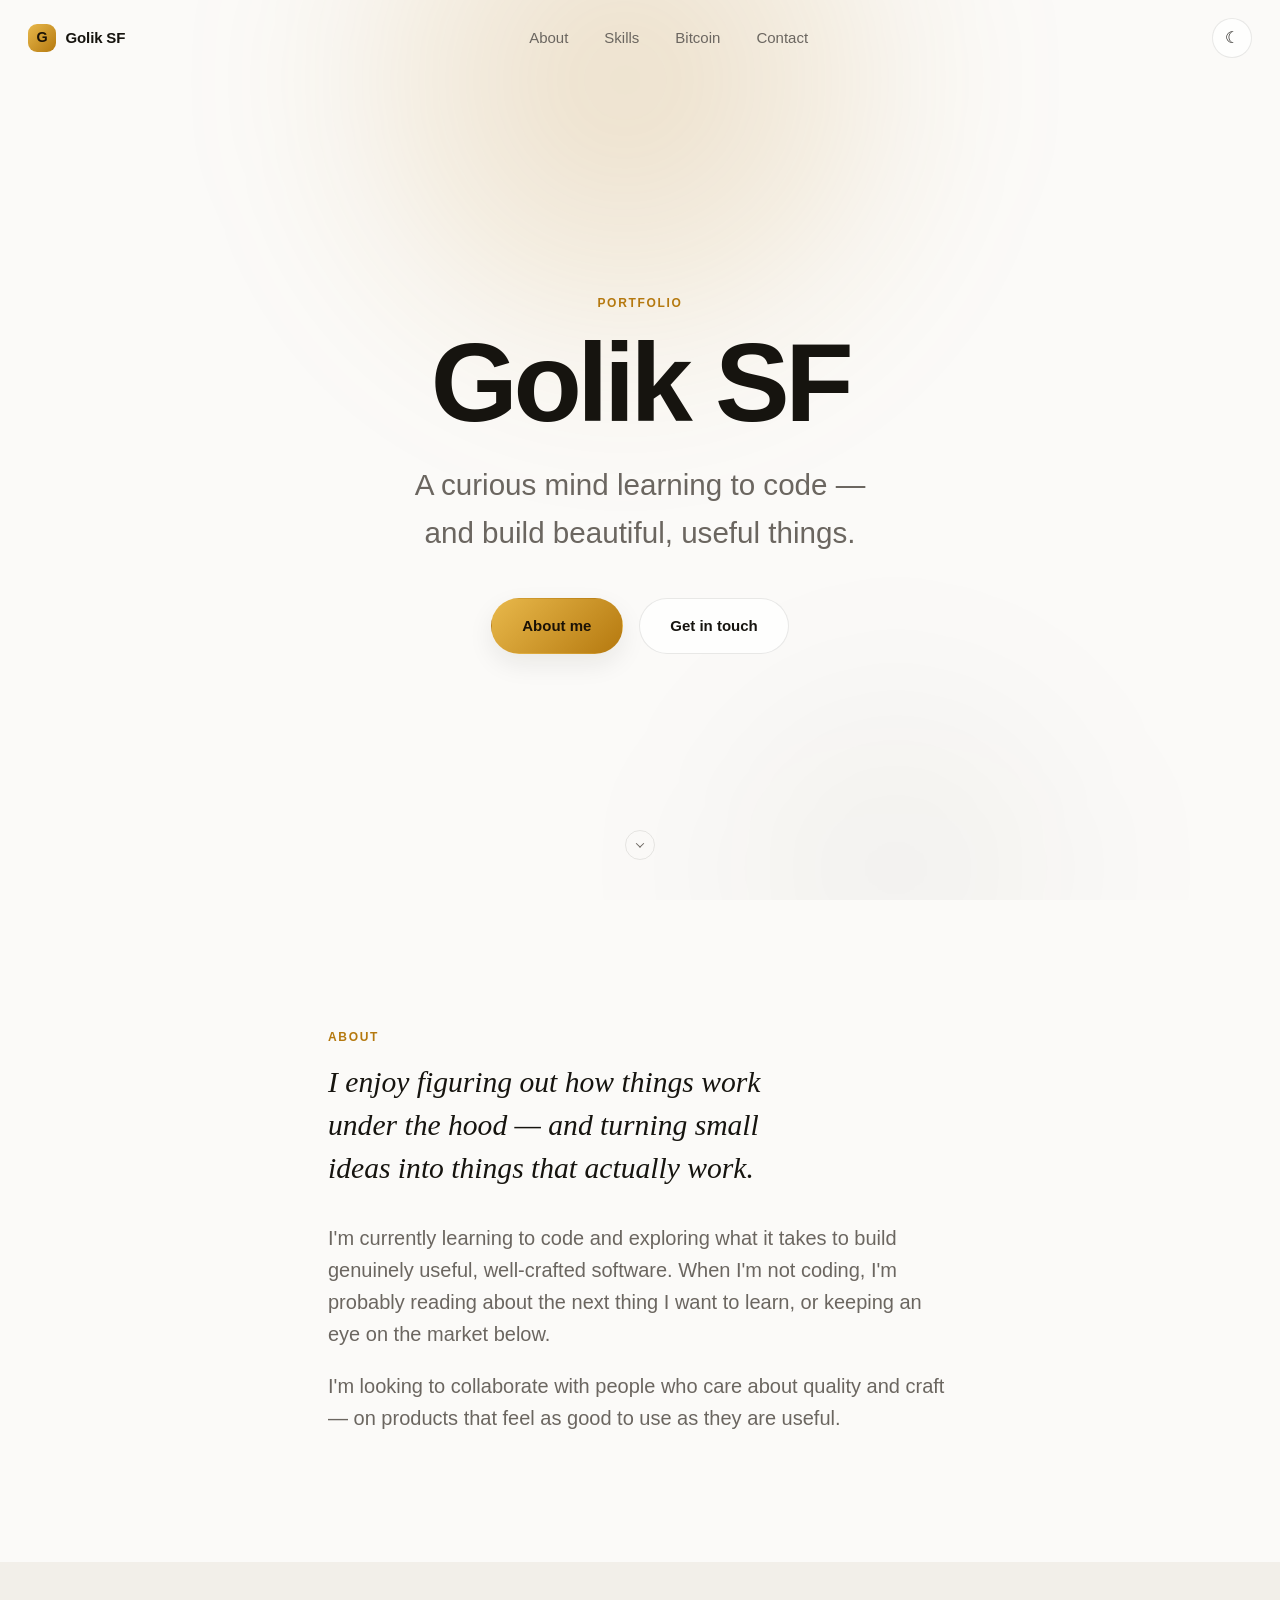
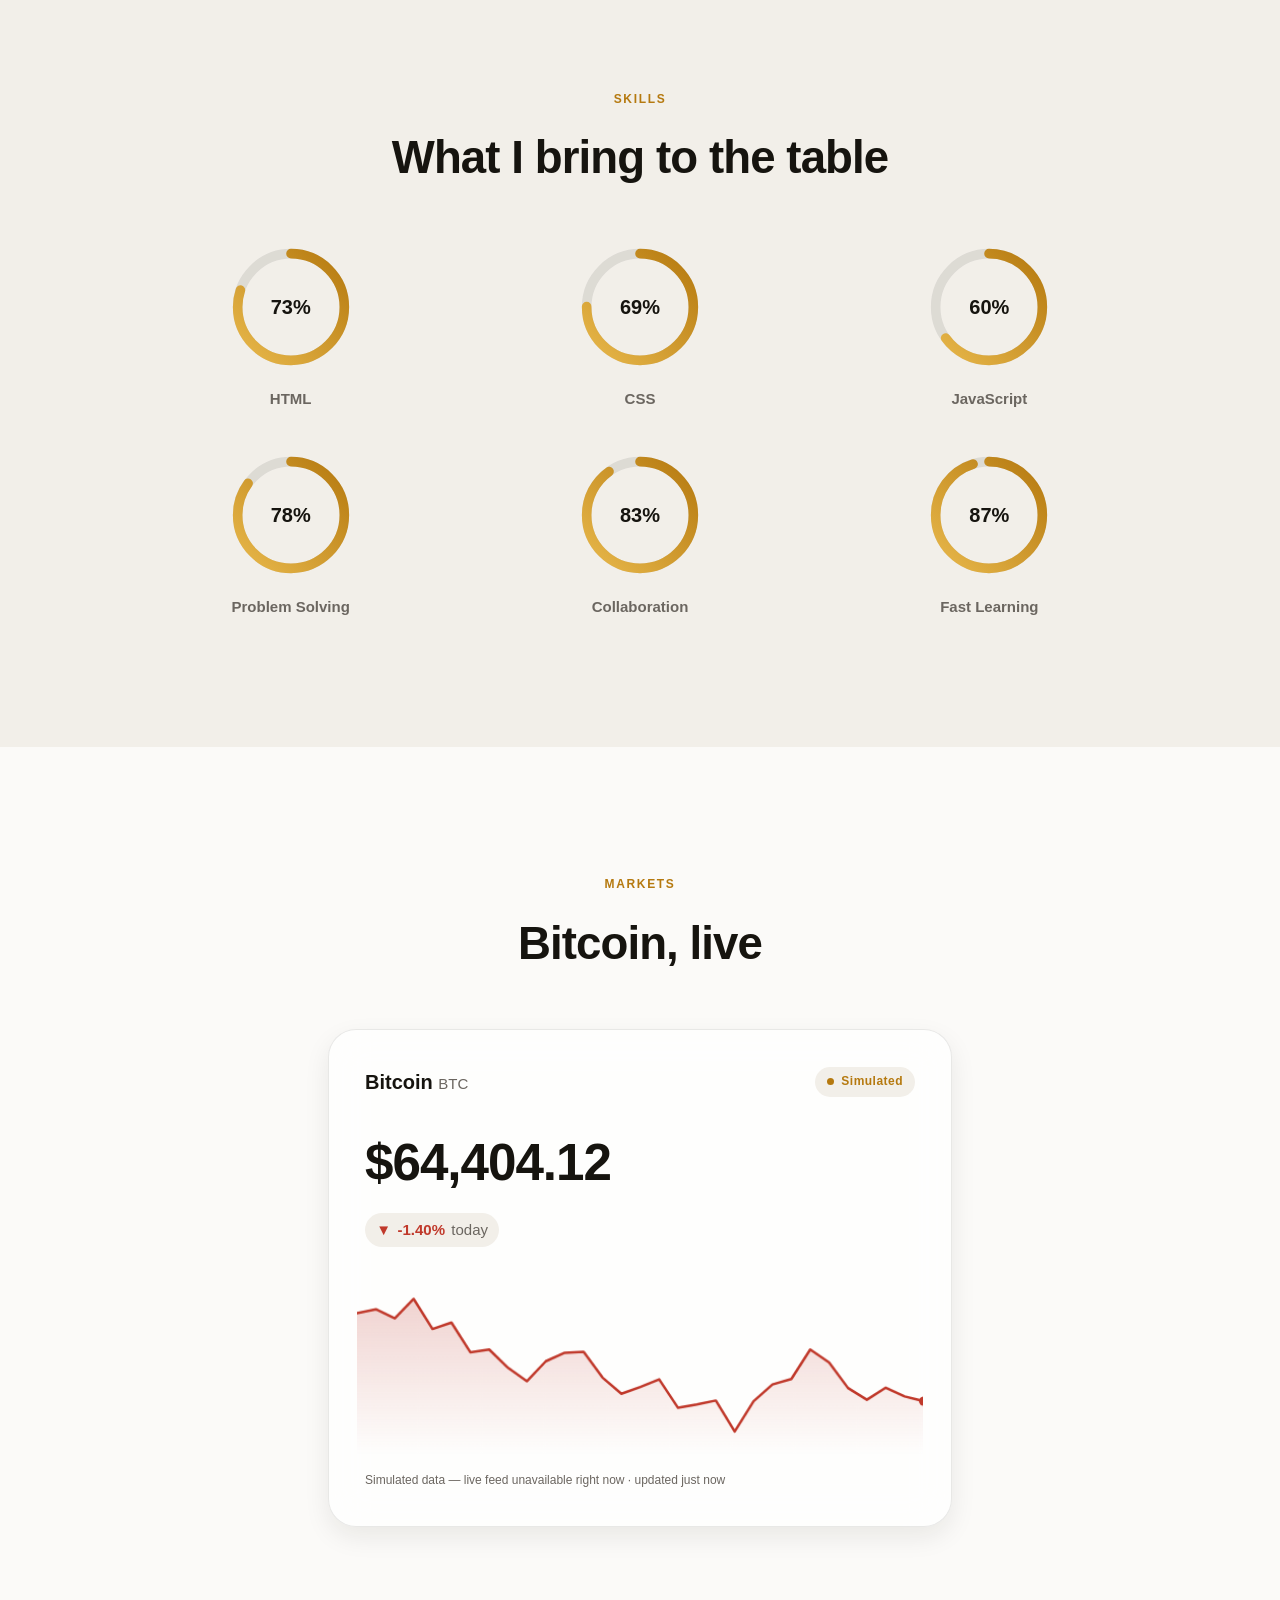
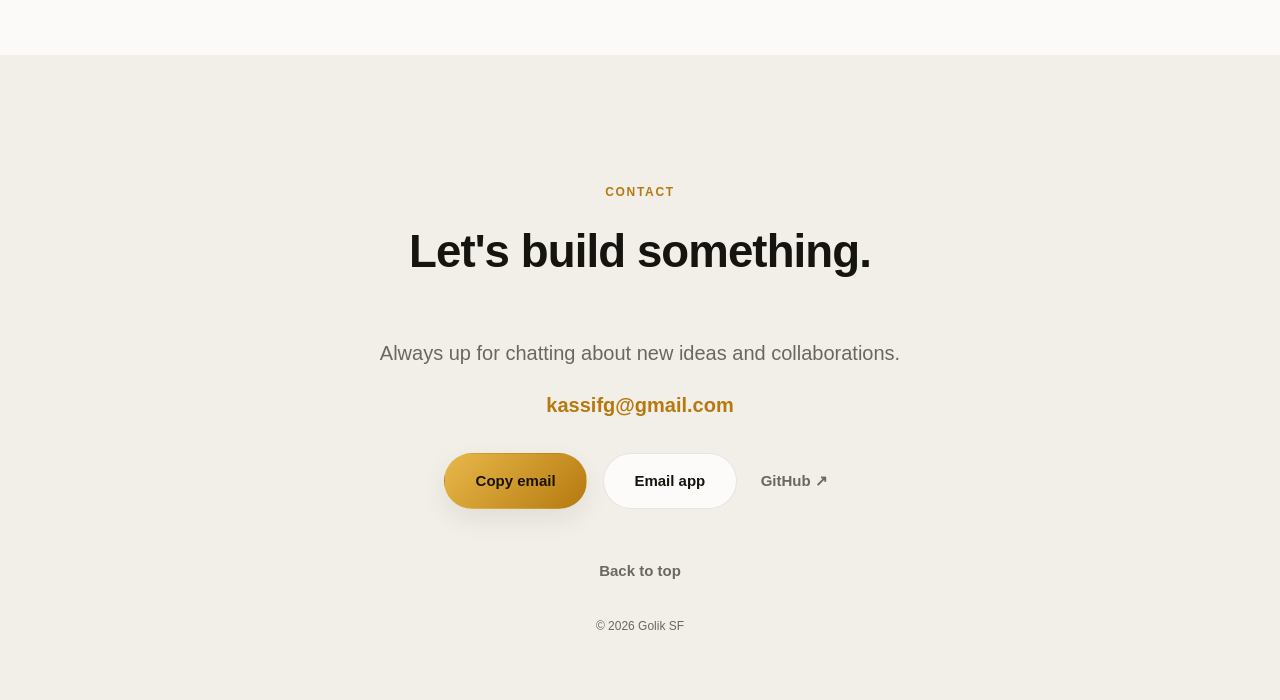
==== commit 990fa6ba: "Redesign as a calm, editorial Apple-inspired portfolio Replaces the terminal/code-window aesthetic w" ====
--- a/index.html
+++ b/index.html
@@ -5,171 +5,211 @@
   <meta name="viewport" content="width=device-width, initial-scale=1.0" />
   <title>Golik SF | Portfolio</title>
   <meta name="description" content="Personal portfolio of Golik SF — developer, learner, and builder. Featuring a live Bitcoin ticker." />
-  <link rel="icon" href="data:image/svg+xml,%3Csvg xmlns='http://www.w3.org/2000/svg' viewBox='0 0 100 100'%3E%3Crect width='100' height='100' rx='22' fill='%230a0e14'/%3E%3Ctext x='50' y='66' font-family='monospace' font-size='54' font-weight='700' fill='%23f7931a' text-anchor='middle'%3E%3E_%3C/text%3E%3C/svg%3E" />
+  <link rel="icon" href="data:image/svg+xml,%3Csvg xmlns='http://www.w3.org/2000/svg' viewBox='0 0 100 100'%3E%3Crect width='100' height='100' rx='26' fill='%23111'/%3E%3Ctext x='50' y='68' font-family='-apple-system,Helvetica,Arial,sans-serif' font-size='54' font-weight='700' fill='%23E8B84B' text-anchor='middle'%3EG%3C/text%3E%3C/svg%3E" />
   <link rel="stylesheet" href="style.css" />
 </head>
 <body>
-  <header class="chrome-bar">
-    <div class="chrome-dots" aria-hidden="true"><span class="dot red"></span><span class="dot yellow"></span><span class="dot green"></span></div>
-    <a href="#top" class="chrome-path">~/goliksf <span class="chrome-branch">‹main›</span></a>
-
-    <nav class="chrome-nav" id="navLinks">
-      <a href="#about">about.md</a>
-      <a href="#skills">skills.json</a>
-      <a href="#btc">btc-ticker.sh</a>
-      <a href="#contact">contact.sh</a>
-    </nav>
-
-    <div class="chrome-actions">
+  <svg width="0" height="0" style="position:absolute" aria-hidden="true">
+    <defs>
+      <linearGradient id="ringGrad" x1="0%" y1="0%" x2="100%" y2="100%">
+        <stop offset="0%" stop-color="var(--accent-2)" />
+        <stop offset="100%" stop-color="var(--accent)" />
+      </linearGradient>
+    </defs>
+  </svg>
+
+  <nav class="nav" id="nav">
+    <a href="#top" class="wordmark">
+      <span class="monogram" aria-hidden="true">G</span>
+      Golik&nbsp;SF
+    </a>
+
+    <div class="nav-links">
+      <a href="#about">About</a>
+      <a href="#skills">Skills</a>
+      <a href="#btc">Bitcoin</a>
+      <a href="#contact">Contact</a>
+    </div>
+
+    <div class="nav-actions">
       <button class="icon-btn" id="themeToggle" aria-label="Toggle dark mode" title="Toggle dark mode">◐</button>
-      <button class="icon-btn nav-toggle" id="navToggle" aria-label="Toggle navigation menu" aria-expanded="false">
-        <span></span><span></span><span></span>
+      <button class="icon-btn menu-btn" id="menuToggle" aria-label="Open menu" aria-expanded="false">
+        <span></span><span></span>
       </button>
     </div>
+  </nav>
+
+  <div class="mobile-menu" id="mobileMenu">
+    <button class="icon-btn close-btn" id="menuClose" aria-label="Close menu">✕</button>
+    <a href="#about">About</a>
+    <a href="#skills">Skills</a>
+    <a href="#btc">Bitcoin</a>
+    <a href="#contact">Contact</a>
+  </div>
+
+  <header class="hero" id="top">
+    <div class="hero-glow hero-glow--a" aria-hidden="true"></div>
+    <div class="hero-glow hero-glow--b" aria-hidden="true"></div>
+
+    <div class="hero-inner">
+      <p class="eyebrow">Portfolio</p>
+      <h1 class="hero-title">Golik SF</h1>
+      <p class="hero-sub">A curious mind learning to code — and build beautiful, useful things.</p>
+      <div class="hero-cta">
+        <a href="#about" class="btn btn-primary">About me</a>
+        <a href="#contact" class="btn btn-secondary">Get in touch</a>
+      </div>
+    </div>
+
+    <a href="#about" class="scroll-cue" aria-label="Scroll to About section">
+      <span></span>
+    </a>
   </header>
 
   <main>
-    <section class="hero" id="top">
-      <div class="hero-glow" aria-hidden="true"></div>
-      <div class="terminal-window hero-window">
-        <div class="terminal-titlebar">
-          <span class="dot red"></span><span class="dot yellow"></span><span class="dot green"></span>
-          <span class="terminal-title">zsh — 80×24</span>
+    <section id="about" class="section reveal">
+      <div class="wrap-narrow">
+        <p class="eyebrow">About</p>
+        <p class="lede">
+          I enjoy figuring out how things work under the hood — and turning small
+          ideas into things that actually work.
+        </p>
+        <p class="body-text">
+          I'm currently learning to code and exploring what it takes to build genuinely
+          useful, well-crafted software. When I'm not coding, I'm probably reading about
+          the next thing I want to learn, or keeping an eye on the market below.
+        </p>
+        <p class="body-text">
+          I'm looking to collaborate with people who care about quality and craft —
+          on products that feel as good to use as they are useful.
+        </p>
+      </div>
+    </section>
+
+    <section id="skills" class="section alt-bg reveal">
+      <div class="wrap">
+        <p class="eyebrow center">Skills</p>
+        <h2 class="section-title center">What I bring to the table</h2>
+
+        <div class="rings-grid">
+          <div class="ring-card">
+            <div class="ring-visual">
+              <svg viewBox="0 0 120 120" class="ring">
+                <circle class="ring-track" cx="60" cy="60" r="50" />
+                <circle class="ring-progress" cx="60" cy="60" r="50" data-level="80" />
+              </svg>
+              <span class="ring-value" data-value="80">0%</span>
+            </div>
+            <span class="ring-label">HTML</span>
+          </div>
+
+          <div class="ring-card">
+            <div class="ring-visual">
+              <svg viewBox="0 0 120 120" class="ring">
+                <circle class="ring-track" cx="60" cy="60" r="50" />
+                <circle class="ring-progress" cx="60" cy="60" r="50" data-level="75" />
+              </svg>
+              <span class="ring-value" data-value="75">0%</span>
+            </div>
+            <span class="ring-label">CSS</span>
+          </div>
+
+          <div class="ring-card">
+            <div class="ring-visual">
+              <svg viewBox="0 0 120 120" class="ring">
+                <circle class="ring-track" cx="60" cy="60" r="50" />
+                <circle class="ring-progress" cx="60" cy="60" r="50" data-level="65" />
+              </svg>
+              <span class="ring-value" data-value="65">0%</span>
+            </div>
+            <span class="ring-label">JavaScript</span>
+          </div>
+
+          <div class="ring-card">
+            <div class="ring-visual">
+              <svg viewBox="0 0 120 120" class="ring">
+                <circle class="ring-track" cx="60" cy="60" r="50" />
+                <circle class="ring-progress" cx="60" cy="60" r="50" data-level="85" />
+              </svg>
+              <span class="ring-value" data-value="85">0%</span>
+            </div>
+            <span class="ring-label">Problem Solving</span>
+          </div>
+
+          <div class="ring-card">
+            <div class="ring-visual">
+              <svg viewBox="0 0 120 120" class="ring">
+                <circle class="ring-track" cx="60" cy="60" r="50" />
+                <circle class="ring-progress" cx="60" cy="60" r="50" data-level="90" />
+              </svg>
+              <span class="ring-value" data-value="90">0%</span>
+            </div>
+            <span class="ring-label">Collaboration</span>
+          </div>
+
+          <div class="ring-card">
+            <div class="ring-visual">
+              <svg viewBox="0 0 120 120" class="ring">
+                <circle class="ring-track" cx="60" cy="60" r="50" />
+                <circle class="ring-progress" cx="60" cy="60" r="50" data-level="95" />
+              </svg>
+              <span class="ring-value" data-value="95">0%</span>
+            </div>
+            <span class="ring-label">Fast Learning</span>
+          </div>
         </div>
-        <div class="terminal-body">
-          <p class="prompt-line"><span class="prompt-user">guyk@portfolio</span><span class="prompt-path">~</span><span class="prompt-sign">%</span> whoami</p>
-          <h1 class="hero-name"><span id="typedName"></span><span class="cursor" id="heroCursor" aria-hidden="true">▍</span></h1>
-          <p class="prompt-comment"># A curious mind learning to code and build nice products.</p>
-          <div class="hero-actions">
-            <a href="#about" class="term-btn term-btn--solid">./about.sh</a>
-            <a href="#contact" class="term-btn term-btn--ghost">./contact.sh</a>
-          </div>
+      </div>
+    </section>
+
+    <section id="btc" class="section reveal">
+      <div class="wrap-narrow">
+        <p class="eyebrow center">Markets</p>
+        <h2 class="section-title center">Bitcoin, live</h2>
+
+        <div class="market-card">
+          <div class="market-top">
+            <span class="market-name">Bitcoin <span class="market-ticker">BTC</span></span>
+            <span class="status-pill" id="liveBadge">
+              <span class="status-dot" id="liveDot"></span>
+              <span id="liveLabel">Connecting</span>
+            </span>
+          </div>
+
+          <div class="market-price" id="btcPrice">—</div>
+
+          <div class="market-change" id="btcChange">
+            <span id="btcArrow"></span>
+            <span id="btcChangeValue">—</span>
+            <span class="market-change-label">today</span>
+          </div>
+
+          <div class="market-chart">
+            <canvas id="btcChart" role="img" aria-label="Bitcoin price chart, live"></canvas>
+          </div>
+
+          <p class="market-updated" id="btcUpdated" aria-live="polite">Connecting to market feed…</p>
         </div>
-      </div>
-    </section>
-
-    <section id="about" class="section reveal">
-      <div class="container">
-        <article class="panel">
-          <div class="panel-header">
-            <span class="dot red"></span><span class="dot yellow"></span><span class="dot green"></span>
-            <span class="panel-filename">about.md</span>
-          </div>
-          <div class="panel-body about-body">
-            <div class="avatar-block" aria-hidden="true">👋</div>
-            <div class="about-copy">
-              <p>
-                I'm currently learning to code and exploring what it takes to build genuinely
-                useful, well-crafted software. I enjoy figuring out how things work under the
-                hood and turning ideas into small, working projects.
-              </p>
-              <p>
-                I'm looking to collaborate on nice products with people who care about quality
-                and creativity. When I'm not coding, I'm probably reading about the next thing
-                I want to learn — or watching the market below.
-              </p>
-            </div>
-          </div>
-        </article>
-      </div>
-    </section>
-
-    <section id="skills" class="section reveal">
-      <div class="container">
-        <article class="panel">
-          <div class="panel-header">
-            <span class="dot red"></span><span class="dot yellow"></span><span class="dot green"></span>
-            <span class="panel-filename">skills.json</span>
-          </div>
-          <div class="panel-body">
-            <p class="code-punct">{</p>
-            <ul class="skills-list">
-              <li class="skill-row">
-                <span class="skill-key">"html"</span><span class="code-punct">:</span>
-                <div class="skill-track"><div class="skill-fill" style="--level:80%"></div></div>
-                <span class="skill-value" data-value="80"></span>
-              </li>
-              <li class="skill-row">
-                <span class="skill-key">"css"</span><span class="code-punct">:</span>
-                <div class="skill-track"><div class="skill-fill" style="--level:75%"></div></div>
-                <span class="skill-value" data-value="75"></span>
-              </li>
-              <li class="skill-row">
-                <span class="skill-key">"javascript"</span><span class="code-punct">:</span>
-                <div class="skill-track"><div class="skill-fill" style="--level:65%"></div></div>
-                <span class="skill-value" data-value="65"></span>
-              </li>
-              <li class="skill-row">
-                <span class="skill-key">"problemSolving"</span><span class="code-punct">:</span>
-                <div class="skill-track"><div class="skill-fill" style="--level:85%"></div></div>
-                <span class="skill-value" data-value="85"></span>
-              </li>
-              <li class="skill-row">
-                <span class="skill-key">"collaboration"</span><span class="code-punct">:</span>
-                <div class="skill-track"><div class="skill-fill" style="--level:90%"></div></div>
-                <span class="skill-value" data-value="90"></span>
-              </li>
-              <li class="skill-row">
-                <span class="skill-key">"fastLearning"</span><span class="code-punct">:</span>
-                <div class="skill-track"><div class="skill-fill" style="--level:95%"></div></div>
-                <span class="skill-value" data-value="95"></span>
-              </li>
-            </ul>
-            <p class="code-punct">}</p>
-          </div>
-        </article>
-      </div>
-    </section>
-
-    <section id="btc" class="section reveal">
-      <div class="container">
-        <article class="panel panel--btc">
-          <div class="panel-header">
-            <span class="dot red"></span><span class="dot yellow"></span><span class="dot green"></span>
-            <span class="panel-filename">btc-ticker.sh</span>
-            <span class="live-badge" id="liveBadge"><span class="live-dot" id="liveDot"></span><span id="liveLabel">CONNECTING</span></span>
-          </div>
-          <div class="panel-body btc-body">
-            <div class="btc-stats">
-              <span class="btc-symbol">₿ BTC / USD</span>
-              <span class="btc-price" id="btcPrice">$ —</span>
-              <span class="btc-change" id="btcChange">
-                <span class="btc-change-arrow" id="btcArrow"></span>
-                <span id="btcChangeValue">—</span>
-                <span class="btc-change-label">24h</span>
-              </span>
-              <p class="btc-updated" id="btcUpdated" aria-live="polite">Connecting to market feed…</p>
-            </div>
-            <div class="btc-chart-wrap">
-              <canvas id="btcChart" role="img" aria-label="Bitcoin price chart, live"></canvas>
-            </div>
-          </div>
-        </article>
       </div>
     </section>
   </main>
 
-  <footer id="contact" class="site-footer">
-    <div class="container">
-      <article class="panel panel--footer">
-        <div class="panel-header">
-          <span class="dot red"></span><span class="dot yellow"></span><span class="dot green"></span>
-          <span class="panel-filename">contact.sh</span>
-        </div>
-        <div class="panel-body contact-body">
-          <p class="prompt-line"><span class="prompt-user">guyk@portfolio</span><span class="prompt-path">~</span><span class="prompt-sign">%</span> ./contact.sh --open</p>
-          <p class="footer-text">Always up for chatting about new ideas and collaborations.</p>
-          <div class="contact-actions">
-            <button class="term-btn term-btn--solid" id="copyEmailBtn" data-email="kassifg@gmail.com" title="Copy email to clipboard">
-              <span aria-hidden="true">⧉</span> <span id="copyEmailLabel">kassifg@gmail.com</span>
-            </button>
-            <a class="term-btn term-btn--ghost" href="mailto:kassifg@gmail.com">✉ open in mail app</a>
-            <a class="term-btn term-btn--ghost" href="https://github.com/GolikSF" target="_blank" rel="noopener noreferrer">⌥ github.com/GolikSF</a>
-          </div>
-          <button id="backToTop" class="back-to-top" aria-label="Back to top">↑ top</button>
-          <p class="footer-bottom">© <span id="year"></span> Golik SF — built with HTML, CSS &amp; vanilla JS.</p>
-        </div>
-      </article>
+  <footer id="contact" class="section footer-section alt-bg">
+    <div class="wrap-narrow center">
+      <p class="eyebrow center">Contact</p>
+      <h2 class="section-title center">Let's build something.</h2>
+      <p class="body-text center">Always up for chatting about new ideas and collaborations.</p>
+      <p class="contact-email">kassifg@gmail.com</p>
+
+      <div class="contact-actions">
+        <button class="btn btn-primary" id="copyEmailBtn" data-email="kassifg@gmail.com">
+          <span id="copyEmailLabel">Copy email</span>
+        </button>
+        <a class="btn btn-secondary" href="mailto:kassifg@gmail.com">Email app</a>
+        <a class="link-quiet" href="https://github.com/GolikSF" target="_blank" rel="noopener noreferrer">GitHub ↗</a>
+      </div>
+
+      <button id="backToTop" class="quiet-btn">Back to top</button>
+      <p class="fine-print">© <span id="year"></span> Golik SF</p>
     </div>
   </footer>
 
--- a/style.css
+++ b/style.css
@@ -1,103 +1,101 @@
-/* ============ Fonts & scale ============ */
+/* ============ Design tokens ============ */
 :root {
-  --font-mono: ui-monospace, "JetBrains Mono", "Fira Code", "SFMono-Regular", Menlo, Consolas, "Liberation Mono", monospace;
-  --font-sans: -apple-system, BlinkMacSystemFont, "Segoe UI", Roboto, Helvetica, Arial, sans-serif;
-
-  --fs-xs: 0.78rem;
-  --fs-sm: 0.9rem;
-  --fs-base: 1rem;
-  --fs-md: 1.15rem;
-  --fs-lg: 1.4rem;
-  --fs-xl: 1.9rem;
-  --fs-hero: clamp(2.2rem, 7vw, 3.8rem);
-
-  --radius: 10px;
-  --radius-lg: 16px;
-  --transition: 0.2s ease;
-  --transition-slow: 0.6s ease;
-
-  --dot-red: #ff5f56;
-  --dot-yellow: #ffbd2e;
-  --dot-green: #27c93f;
-}
-
-/* ============ Color tokens — dark-first ============ */
+  --font: -apple-system, BlinkMacSystemFont, "SF Pro Display", "Segoe UI", "Helvetica Neue", Arial, sans-serif;
+  --font-serif: "New York", ui-serif, Georgia, "Times New Roman", serif;
+
+  --fs-tiny: 0.75rem;
+  --fs-sm: 0.9375rem;
+  --fs-base: 1.0625rem;
+  --fs-md: 1.25rem;
+  --fs-lg: 1.6rem;
+  --fs-section: clamp(2rem, 4.4vw, 2.85rem);
+  --fs-display: clamp(3.2rem, 10vw, 7rem);
+  --fs-lede: clamp(1.35rem, 2.6vw, 1.85rem);
+
+  --space-section: clamp(4.5rem, 10vw, 8.5rem);
+  --radius-sm: 12px;
+  --radius: 20px;
+  --radius-lg: 28px;
+  --ease: cubic-bezier(0.16, 1, 0.3, 1);
+}
+
+/* ---- Light (default) ---- */
 :root {
-  --bg: #0a0e14;
-  --bg-alt: #0d1219;
-  --surface: #121821;
-  --surface-2: #171f2b;
-  --border: #232c3a;
-  --text: #e6edf3;
-  --text-muted: #8b98a8;
-  --accent: #f7931a;
-  --accent-strong: #ffab3d;
-  --accent-soft: rgba(247, 147, 26, 0.14);
-  --accent-contrast: #171008;
-  --green: #33d17a;
-  --red: #ff5f56;
-  --shadow-soft: 0 10px 30px rgba(0, 0, 0, 0.35);
-  --shadow-hover: 0 18px 44px rgba(0, 0, 0, 0.5);
-  --code-comment: #6b7686;
-}
-
-@media (prefers-color-scheme: light) {
-  :root:not([data-theme="dark"]) {
-    --bg: #f3f4f7;
-    --bg-alt: #eceef3;
-    --surface: #ffffff;
-    --surface-2: #f7f8fb;
-    --border: #dde1e9;
-    --text: #12161c;
-    --text-muted: #5b6472;
-    --accent: #d9720a;
-    --accent-strong: #b8600a;
-    --accent-soft: rgba(217, 114, 10, 0.1);
-    --accent-contrast: #ffffff;
-    --green: #12946a;
-    --red: #d1332a;
-    --shadow-soft: 0 10px 30px rgba(18, 22, 28, 0.08);
-    --shadow-hover: 0 18px 44px rgba(18, 22, 28, 0.14);
-    --code-comment: #8a93a1;
-  }
+  --bg: #fbfaf8;
+  --bg-alt: #f2efe9;
+  --surface: rgba(255, 255, 255, 0.72);
+  --surface-solid: #ffffff;
+  --border: rgba(17, 15, 10, 0.09);
+  --text: #16140f;
+  --text-muted: #6b6660;
+  --accent: #b5790f;
+  --accent-2: #e8b84b;
+  --accent-contrast: #1b1206;
+  --green: #1e8e5a;
+  --red: #c0392b;
+  --shadow: 0 24px 60px rgba(30, 26, 18, 0.1);
+  --shadow-sm: 0 10px 26px rgba(30, 26, 18, 0.08);
+  --glow-a: rgba(181, 121, 15, 0.22);
+  --glow-b: rgba(30, 26, 18, 0.05);
+}
+
+@media (prefers-color-scheme: dark) {
+  :root:not([data-theme="light"]) {
+    --bg: #09090b;
+    --bg-alt: #101012;
+    --surface: rgba(255, 255, 255, 0.055);
+    --surface-solid: #131315;
+    --border: rgba(255, 255, 255, 0.09);
+    --text: #f5f3ee;
+    --text-muted: #9a968d;
+    --accent: #e8b84b;
+    --accent-2: #f6d888;
+    --accent-contrast: #1b1206;
+    --green: #3fce8c;
+    --red: #ff6b5b;
+    --shadow: 0 24px 60px rgba(0, 0, 0, 0.55);
+    --shadow-sm: 0 10px 26px rgba(0, 0, 0, 0.4);
+    --glow-a: rgba(232, 184, 75, 0.16);
+    --glow-b: rgba(255, 255, 255, 0.04);
+  }
+}
+
+:root[data-theme="dark"] {
+  --bg: #09090b;
+  --bg-alt: #101012;
+  --surface: rgba(255, 255, 255, 0.055);
+  --surface-solid: #131315;
+  --border: rgba(255, 255, 255, 0.09);
+  --text: #f5f3ee;
+  --text-muted: #9a968d;
+  --accent: #e8b84b;
+  --accent-2: #f6d888;
+  --accent-contrast: #1b1206;
+  --green: #3fce8c;
+  --red: #ff6b5b;
+  --shadow: 0 24px 60px rgba(0, 0, 0, 0.55);
+  --shadow-sm: 0 10px 26px rgba(0, 0, 0, 0.4);
+  --glow-a: rgba(232, 184, 75, 0.16);
+  --glow-b: rgba(255, 255, 255, 0.04);
 }
 
 :root[data-theme="light"] {
-  --bg: #f3f4f7;
-  --bg-alt: #eceef3;
-  --surface: #ffffff;
-  --surface-2: #f7f8fb;
-  --border: #dde1e9;
-  --text: #12161c;
-  --text-muted: #5b6472;
-  --accent: #d9720a;
-  --accent-strong: #b8600a;
-  --accent-soft: rgba(217, 114, 10, 0.1);
-  --accent-contrast: #ffffff;
-  --green: #12946a;
-  --red: #d1332a;
-  --shadow-soft: 0 10px 30px rgba(18, 22, 28, 0.08);
-  --shadow-hover: 0 18px 44px rgba(18, 22, 28, 0.14);
-  --code-comment: #8a93a1;
-}
-
-:root[data-theme="dark"] {
-  --bg: #0a0e14;
-  --bg-alt: #0d1219;
-  --surface: #121821;
-  --surface-2: #171f2b;
-  --border: #232c3a;
-  --text: #e6edf3;
-  --text-muted: #8b98a8;
-  --accent: #f7931a;
-  --accent-strong: #ffab3d;
-  --accent-soft: rgba(247, 147, 26, 0.14);
-  --accent-contrast: #171008;
-  --green: #33d17a;
-  --red: #ff5f56;
-  --shadow-soft: 0 10px 30px rgba(0, 0, 0, 0.35);
-  --shadow-hover: 0 18px 44px rgba(0, 0, 0, 0.5);
-  --code-comment: #6b7686;
+  --bg: #fbfaf8;
+  --bg-alt: #f2efe9;
+  --surface: rgba(255, 255, 255, 0.72);
+  --surface-solid: #ffffff;
+  --border: rgba(17, 15, 10, 0.09);
+  --text: #16140f;
+  --text-muted: #6b6660;
+  --accent: #b5790f;
+  --accent-2: #e8b84b;
+  --accent-contrast: #1b1206;
+  --green: #1e8e5a;
+  --red: #c0392b;
+  --shadow: 0 24px 60px rgba(30, 26, 18, 0.1);
+  --shadow-sm: 0 10px 26px rgba(30, 26, 18, 0.08);
+  --glow-a: rgba(181, 121, 15, 0.22);
+  --glow-b: rgba(30, 26, 18, 0.05);
 }
 
 /* ============ Reset ============ */
@@ -112,11 +110,13 @@
 }
 
 body {
-  font-family: var(--font-sans);
+  font-family: var(--font);
+  font-size: var(--fs-base);
   background: var(--bg);
   color: var(--text);
-  line-height: 1.65;
-  transition: background var(--transition), color var(--transition);
+  line-height: 1.6;
+  -webkit-font-smoothing: antialiased;
+  transition: background 0.4s var(--ease), color 0.4s var(--ease);
   overflow-x: hidden;
 }
 
@@ -125,19 +125,9 @@
   color: inherit;
 }
 
-ul {
-  list-style: none;
-}
-
 button {
   font: inherit;
-}
-
-.container {
-  width: 100%;
-  max-width: 980px;
-  margin: 0 auto;
-  padding: 0 1.5rem;
+  color: inherit;
 }
 
 :focus-visible {
@@ -146,101 +136,136 @@
   border-radius: 4px;
 }
 
-/* ============ Traffic-light dots ============ */
-.dot {
-  width: 11px;
-  height: 11px;
-  border-radius: 50%;
-  display: inline-block;
-}
-
-.dot.red { background: var(--dot-red); }
-.dot.yellow { background: var(--dot-yellow); }
-.dot.green { background: var(--dot-green); }
-
-/* ============ Chrome bar (nav) ============ */
-.chrome-bar {
-  display: flex;
-  align-items: center;
-  gap: 1.25rem;
-  padding: 0.9rem 1.5rem;
-  position: sticky;
+.wrap {
+  width: 100%;
+  max-width: 1080px;
+  margin: 0 auto;
+  padding: 0 1.75rem;
+}
+
+.wrap-narrow {
+  width: 100%;
+  max-width: 680px;
+  margin: 0 auto;
+  padding: 0 1.75rem;
+}
+
+.center {
+  text-align: center;
+}
+
+.eyebrow {
+  font-size: var(--fs-tiny);
+  font-weight: 700;
+  letter-spacing: 0.14em;
+  text-transform: uppercase;
+  color: var(--accent);
+  margin-bottom: 0.85rem;
+}
+
+.section-title {
+  font-size: var(--fs-section);
+  font-weight: 700;
+  letter-spacing: -0.02em;
+  text-wrap: balance;
+  margin-bottom: 3rem;
+}
+
+.body-text {
+  color: var(--text-muted);
+  font-size: var(--fs-md);
+  margin-bottom: 1.25rem;
+  max-width: 60ch;
+}
+
+.body-text:last-child {
+  margin-bottom: 0;
+}
+
+.body-text.center {
+  margin-left: auto;
+  margin-right: auto;
+}
+
+/* ============ Nav ============ */
+.nav {
+  position: fixed;
   top: 0;
-  z-index: 100;
-  background: color-mix(in srgb, var(--bg) 88%, transparent);
-  backdrop-filter: blur(10px);
-  border-bottom: 1px solid var(--border);
-}
-
-.chrome-dots {
-  display: flex;
-  gap: 6px;
-}
-
-.chrome-path {
-  font-family: var(--font-mono);
+  left: 0;
+  right: 0;
+  z-index: 200;
+  display: flex;
+  align-items: center;
+  justify-content: space-between;
+  padding: 1.1rem 1.75rem;
+  transition: background 0.3s var(--ease), border-color 0.3s var(--ease), box-shadow 0.3s var(--ease);
+  border-bottom: 1px solid transparent;
+}
+
+.nav.scrolled {
+  background: color-mix(in srgb, var(--bg) 78%, transparent);
+  backdrop-filter: blur(18px) saturate(1.4);
+  -webkit-backdrop-filter: blur(18px) saturate(1.4);
+  border-bottom-color: var(--border);
+}
+
+.wordmark {
+  display: flex;
+  align-items: center;
+  gap: 0.6rem;
+  font-weight: 700;
   font-size: var(--fs-sm);
-  color: var(--text-muted);
-  white-space: nowrap;
-}
-
-.chrome-branch {
-  color: var(--accent);
-}
-
-.chrome-nav {
-  display: flex;
-  gap: 1.6rem;
-  margin-left: auto;
-  font-family: var(--font-mono);
+  letter-spacing: -0.01em;
+}
+
+.monogram {
+  width: 28px;
+  height: 28px;
+  border-radius: 9px;
+  display: flex;
+  align-items: center;
+  justify-content: center;
+  font-size: 0.9rem;
+  font-weight: 800;
+  color: var(--accent-contrast);
+  background: linear-gradient(135deg, var(--accent-2), var(--accent));
+}
+
+.nav-links {
+  display: flex;
+  gap: 2.25rem;
   font-size: var(--fs-sm);
-}
-
-.chrome-nav a {
+  font-weight: 500;
+}
+
+.nav-links a {
   position: relative;
   color: var(--text-muted);
-  transition: color var(--transition);
-  padding: 0.2rem 0;
-}
-
-.chrome-nav a::after {
-  content: "";
-  position: absolute;
-  left: 0;
-  bottom: -3px;
-  width: 0;
-  height: 2px;
-  background: var(--accent);
-  transition: width var(--transition);
-}
-
-.chrome-nav a:hover {
+  transition: color 0.2s var(--ease);
+}
+
+.nav-links a:hover {
   color: var(--text);
 }
 
-.chrome-nav a:hover::after {
-  width: 100%;
-}
-
-.chrome-actions {
+.nav-actions {
   display: flex;
   align-items: center;
   gap: 0.6rem;
 }
 
 .icon-btn {
-  width: 38px;
-  height: 38px;
+  width: 40px;
+  height: 40px;
   border-radius: 50%;
   border: 1px solid var(--border);
   background: var(--surface);
-  color: var(--text);
   cursor: pointer;
   display: flex;
   align-items: center;
   justify-content: center;
-  font-size: 1.05rem;
-  transition: transform var(--transition), border-color var(--transition), background var(--transition);
+  font-size: 1rem;
+  transition: transform 0.25s var(--ease), border-color 0.25s var(--ease);
 }
 
 .icon-btn:hover {
@@ -248,332 +273,377 @@
   border-color: var(--accent);
 }
 
-.nav-toggle {
+.menu-btn {
   display: none;
   flex-direction: column;
-  gap: 4px;
-  padding: 0;
-}
-
-.nav-toggle span {
+  gap: 5px;
+}
+
+.menu-btn span {
   width: 16px;
   height: 2px;
   background: var(--text);
   border-radius: 2px;
-  transition: transform var(--transition), opacity var(--transition);
-}
-
-.nav-toggle.active span:nth-child(1) { transform: translateY(6px) rotate(45deg); }
-.nav-toggle.active span:nth-child(2) { opacity: 0; }
-.nav-toggle.active span:nth-child(3) { transform: translateY(-6px) rotate(-45deg); }
+}
+
+/* ============ Mobile full-screen menu ============ */
+.mobile-menu {
+  position: fixed;
+  inset: 0;
+  z-index: 300;
+  background: var(--bg);
+  display: flex;
+  flex-direction: column;
+  align-items: center;
+  justify-content: center;
+  gap: 2.25rem;
+  font-size: 1.75rem;
+  font-weight: 600;
+  opacity: 0;
+  visibility: hidden;
+  transform: translateY(-12px);
+  transition: opacity 0.3s var(--ease), transform 0.3s var(--ease), visibility 0.3s;
+}
+
+.mobile-menu.open {
+  opacity: 1;
+  visibility: visible;
+  transform: translateY(0);
+}
+
+.mobile-menu a {
+  color: var(--text);
+}
+
+.close-btn {
+  position: absolute;
+  top: 1.1rem;
+  right: 1.75rem;
+}
 
 /* ============ Hero ============ */
 .hero {
   position: relative;
-  padding: 4.5rem 1.5rem 5rem;
-  display: flex;
+  min-height: 100svh;
+  display: flex;
+  align-items: center;
   justify-content: center;
   overflow: hidden;
+  padding: 6rem 1.75rem 3rem;
 }
 
 .hero-glow {
   position: absolute;
-  top: -12rem;
+  border-radius: 50%;
+  filter: blur(70px);
+  pointer-events: none;
+}
+
+.hero-glow--a {
+  width: 46rem;
+  height: 46rem;
+  top: -18rem;
   left: 50%;
-  width: 44rem;
-  height: 44rem;
+  transform: translateX(-52%);
+  background: radial-gradient(circle, var(--glow-a) 0%, transparent 68%);
+  animation: drift-a 16s ease-in-out infinite alternate;
+}
+
+.hero-glow--b {
+  width: 32rem;
+  height: 32rem;
+  bottom: -14rem;
+  right: 10%;
+  background: radial-gradient(circle, var(--glow-b) 0%, transparent 70%);
+  animation: drift-b 20s ease-in-out infinite alternate;
+}
+
+@keyframes drift-a {
+  from { transform: translateX(-56%) translateY(0); }
+  to { transform: translateX(-44%) translateY(2.5rem); }
+}
+
+@keyframes drift-b {
+  from { transform: translate(0, 0); }
+  to { transform: translate(-1.5rem, -2rem); }
+}
+
+.hero-inner {
+  position: relative;
+  z-index: 1;
+  text-align: center;
+  max-width: 800px;
+}
+
+.hero-title {
+  font-size: var(--fs-display);
+  font-weight: 800;
+  letter-spacing: -0.04em;
+  line-height: 1;
+  text-wrap: balance;
+  margin-bottom: 1.4rem;
+  opacity: 0;
+  animation: rise 0.9s var(--ease) 0.1s both;
+}
+
+.hero-sub {
+  font-size: var(--fs-lede);
+  color: var(--text-muted);
+  text-wrap: balance;
+  margin-bottom: 2.6rem;
+  opacity: 0;
+  animation: rise 0.9s var(--ease) 0.28s both;
+}
+
+.hero-cta {
+  display: flex;
+  gap: 1rem;
+  justify-content: center;
+  flex-wrap: wrap;
+  opacity: 0;
+  animation: rise 0.9s var(--ease) 0.44s both;
+}
+
+@keyframes rise {
+  from { opacity: 0; transform: translateY(16px); }
+  to { opacity: 1; transform: translateY(0); }
+}
+
+.scroll-cue {
+  position: absolute;
+  bottom: 2.5rem;
+  left: 50%;
   transform: translateX(-50%);
-  background: radial-gradient(circle, var(--accent-soft) 0%, transparent 65%);
-  pointer-events: none;
-  animation: drift 14s ease-in-out infinite alternate;
-}
-
-@keyframes drift {
-  from { transform: translateX(-54%) translateY(0); }
-  to { transform: translateX(-46%) translateY(2rem); }
-}
-
-.terminal-window {
+  width: 30px;
+  height: 30px;
+  border-radius: 50%;
+  border: 1px solid var(--border);
+  display: flex;
+  align-items: center;
+  justify-content: center;
+}
+
+.scroll-cue span {
+  display: block;
+  width: 6px;
+  height: 6px;
+  border-right: 1.5px solid var(--text-muted);
+  border-bottom: 1.5px solid var(--text-muted);
+  transform: rotate(45deg) translate(-1px, -1px);
+  animation: bob 1.8s ease-in-out infinite;
+}
+
+@keyframes bob {
+  0%, 100% { transform: rotate(45deg) translate(-1px, -1px); }
+  50% { transform: rotate(45deg) translate(2px, 2px); }
+}
+
+/* ============ Buttons ============ */
+.btn {
+  display: inline-flex;
+  align-items: center;
+  justify-content: center;
+  gap: 0.5rem;
+  padding: 0.95rem 1.9rem;
+  border-radius: 999px;
+  font-size: var(--fs-sm);
+  font-weight: 600;
+  border: 1px solid transparent;
+  cursor: pointer;
+  transition: transform 0.25s var(--ease), box-shadow 0.25s var(--ease), background 0.25s var(--ease), border-color 0.25s var(--ease);
+  min-height: 44px;
+}
+
+.btn-primary {
+  background: linear-gradient(135deg, var(--accent-2), var(--accent));
+  color: var(--accent-contrast);
+  box-shadow: var(--shadow-sm);
+}
+
+.btn-primary:hover {
+  transform: translateY(-2px);
+  box-shadow: var(--shadow);
+}
+
+.btn-secondary {
+  background: var(--surface);
+  border-color: var(--border);
+  color: var(--text);
+}
+
+.btn-secondary:hover {
+  transform: translateY(-2px);
+  border-color: var(--accent);
+}
+
+.link-quiet {
+  font-size: var(--fs-sm);
+  font-weight: 600;
+  color: var(--text-muted);
+  padding: 0.95rem 0.5rem;
+  transition: color 0.2s var(--ease);
+}
+
+.link-quiet:hover {
+  color: var(--accent);
+}
+
+.quiet-btn {
+  background: none;
+  border: none;
+  color: var(--text-muted);
+  font-size: var(--fs-sm);
+  font-weight: 600;
+  cursor: pointer;
+  padding: 0.6rem 1rem;
+  margin: 2.5rem 0 1.5rem;
+  transition: color 0.2s var(--ease);
+}
+
+.quiet-btn:hover {
+  color: var(--accent);
+}
+
+/* ============ Sections ============ */
+.section {
+  padding: var(--space-section) 0;
+}
+
+.section.reveal {
+  opacity: 0;
+  transform: translateY(28px) scale(0.985);
+  transition: opacity 0.8s var(--ease), transform 0.8s var(--ease);
+}
+
+.section.reveal.in-view {
+  opacity: 1;
+  transform: translateY(0) scale(1);
+}
+
+.alt-bg {
+  background: var(--bg-alt);
+}
+
+.lede {
+  font-family: var(--font-serif);
+  font-style: italic;
+  font-size: var(--fs-lede);
+  font-weight: 500;
+  line-height: 1.45;
+  text-wrap: balance;
+  margin-bottom: 2rem;
+  color: var(--text);
+}
+
+/* ============ Skill rings ============ */
+.rings-grid {
+  display: grid;
+  grid-template-columns: repeat(3, 1fr);
+  gap: 2.5rem 1.5rem;
+}
+
+.ring-card {
+  display: flex;
+  flex-direction: column;
+  align-items: center;
+  gap: 1rem;
+}
+
+.ring-visual {
+  position: relative;
+  width: 128px;
+  height: 128px;
+}
+
+.ring {
   width: 100%;
-  max-width: 720px;
+  height: 100%;
+  transform: rotate(-90deg);
+}
+
+.ring-track {
+  fill: none;
+  stroke: var(--border);
+  stroke-width: 9;
+}
+
+.ring-progress {
+  fill: none;
+  stroke: url(#ringGrad);
+  stroke-width: 9;
+  stroke-linecap: round;
+  transition: stroke-dashoffset 1.4s var(--ease);
+}
+
+.ring-value {
+  position: absolute;
+  inset: 0;
+  display: flex;
+  align-items: center;
+  justify-content: center;
+  font-size: var(--fs-md);
+  font-weight: 700;
+  font-variant-numeric: tabular-nums;
+}
+
+.ring-label {
+  font-size: var(--fs-sm);
+  font-weight: 600;
+  color: var(--text-muted);
+  text-align: center;
+}
+
+/* ============ Market card ============ */
+.market-card {
   background: var(--surface);
   border: 1px solid var(--border);
   border-radius: var(--radius-lg);
-  box-shadow: var(--shadow-soft);
-  position: relative;
-  z-index: 1;
-  overflow: hidden;
-  animation: fadeInUp 0.8s ease both;
-}
-
-.terminal-titlebar {
-  display: flex;
-  align-items: center;
-  gap: 8px;
-  padding: 0.85rem 1.1rem;
-  background: var(--surface-2);
-  border-bottom: 1px solid var(--border);
-}
-
-.terminal-title {
-  margin-left: auto;
-  margin-right: auto;
-  transform: translateX(-18px);
-  font-family: var(--font-mono);
-  font-size: var(--fs-xs);
-  color: var(--text-muted);
-}
-
-.terminal-body {
-  padding: 2rem 1.75rem 2.25rem;
-  font-family: var(--font-mono);
-}
-
-.prompt-line {
+  box-shadow: var(--shadow-sm);
+  padding: 2.25rem;
+  backdrop-filter: blur(20px);
+  -webkit-backdrop-filter: blur(20px);
+}
+
+.market-top {
+  display: flex;
+  align-items: center;
+  justify-content: space-between;
+  margin-bottom: 1.5rem;
+}
+
+.market-name {
+  font-weight: 700;
+  font-size: var(--fs-md);
+}
+
+.market-ticker {
+  color: var(--text-muted);
+  font-weight: 500;
   font-size: var(--fs-sm);
-  color: var(--text-muted);
-  margin-bottom: 0.9rem;
-}
-
-.prompt-user { color: var(--green); }
-.prompt-path { color: var(--accent); margin: 0 0.35em; }
-.prompt-sign { color: var(--text-muted); margin-right: 0.5em; }
-
-.hero-name {
-  font-size: var(--fs-hero);
+}
+
+.status-pill {
+  display: inline-flex;
+  align-items: center;
+  gap: 0.45rem;
+  font-size: var(--fs-tiny);
   font-weight: 700;
-  letter-spacing: -0.02em;
-  color: var(--text);
-  margin-bottom: 1.1rem;
-  min-height: 1.2em;
-}
-
-.cursor {
-  display: inline-block;
-  color: var(--accent);
-  animation: blink 1s step-end infinite;
-}
-
-@keyframes blink {
-  50% { opacity: 0; }
-}
-
-.prompt-comment {
-  font-family: var(--font-mono);
-  font-size: var(--fs-sm);
-  color: var(--code-comment);
-  margin-bottom: 1.75rem;
-}
-
-.hero-actions {
-  display: flex;
-  gap: 0.9rem;
-  flex-wrap: wrap;
-}
-
-.term-btn {
-  font-family: var(--font-mono);
-  font-size: var(--fs-sm);
-  font-weight: 600;
-  padding: 0.7rem 1.3rem;
-  border-radius: var(--radius);
-  border: 1px solid var(--border);
-  cursor: pointer;
-  display: inline-flex;
-  align-items: center;
-  gap: 0.5rem;
-  transition: transform var(--transition), box-shadow var(--transition), border-color var(--transition), background var(--transition);
-}
-
-.term-btn--solid {
-  background: var(--accent);
-  color: var(--accent-contrast);
-  border-color: var(--accent);
-}
-
-.term-btn--solid:hover {
-  transform: translateY(-2px);
-  box-shadow: var(--shadow-hover);
-}
-
-.term-btn--ghost {
-  background: transparent;
-  color: var(--text);
-}
-
-.term-btn--ghost:hover {
-  border-color: var(--accent);
-  color: var(--accent);
-  transform: translateY(-2px);
-}
-
-@keyframes fadeInUp {
-  from { opacity: 0; transform: translateY(22px); }
-  to { opacity: 1; transform: translateY(0); }
-}
-
-/* ============ Sections & panels ============ */
-.section {
-  padding: 2.75rem 0;
-  opacity: 0;
-  transform: translateY(26px);
-  transition: opacity 0.7s ease, transform 0.7s ease;
-}
-
-.section.in-view {
-  opacity: 1;
-  transform: translateY(0);
-}
-
-.panel {
-  background: var(--surface);
-  border: 1px solid var(--border);
-  border-radius: var(--radius-lg);
-  box-shadow: var(--shadow-soft);
-  overflow: hidden;
-  transition: box-shadow var(--transition);
-}
-
-.panel:hover {
-  box-shadow: var(--shadow-hover);
-}
-
-.panel-header {
-  display: flex;
-  align-items: center;
-  gap: 8px;
-  padding: 0.85rem 1.25rem;
-  background: var(--surface-2);
-  border-bottom: 1px solid var(--border);
-}
-
-.panel-filename {
-  font-family: var(--font-mono);
-  font-size: var(--fs-xs);
-  color: var(--text-muted);
-  margin-left: 0.4rem;
-}
-
-.panel-body {
-  padding: 2rem 1.75rem;
-}
-
-/* About */
-.about-body {
-  display: flex;
-  align-items: center;
-  gap: 2rem;
-}
-
-.avatar-block {
-  flex: 0 0 auto;
-  width: 96px;
-  height: 96px;
-  border-radius: 50%;
-  background: var(--accent-soft);
-  border: 1px solid var(--border);
-  display: flex;
-  align-items: center;
-  justify-content: center;
-  font-size: 2.4rem;
-}
-
-.about-copy p {
-  color: var(--text-muted);
-  margin-bottom: 1rem;
-}
-
-.about-copy p:last-child {
-  margin-bottom: 0;
-}
-
-/* Skills */
-.code-punct {
-  font-family: var(--font-mono);
-  color: var(--code-comment);
-  font-size: var(--fs-sm);
-}
-
-.skills-list {
-  padding: 0.6rem 0 0.6rem 1.75rem;
-  display: flex;
-  flex-direction: column;
-  gap: 1rem;
-}
-
-.skill-row {
-  display: grid;
-  grid-template-columns: 15ch auto 1fr 3ch;
-  align-items: center;
-  gap: 0.75rem;
-  font-family: var(--font-mono);
-  font-size: var(--fs-sm);
-}
-
-.skill-key {
-  color: var(--accent);
-  white-space: nowrap;
-}
-
-.skill-track {
-  height: 8px;
+  letter-spacing: 0.04em;
+  color: var(--text-muted);
+  padding: 0.35rem 0.75rem;
   border-radius: 999px;
   background: var(--bg-alt);
-  overflow: hidden;
-  border: 1px solid var(--border);
-}
-
-.skill-fill {
-  height: 100%;
-  width: 0;
-  border-radius: 999px;
-  background: linear-gradient(90deg, var(--accent), var(--accent-strong));
-  transition: width 1.1s cubic-bezier(0.16, 1, 0.3, 1);
-}
-
-.skill-row.animate .skill-fill {
-  width: var(--level);
-}
-
-.skill-value {
-  font-variant-numeric: tabular-nums;
-  color: var(--text-muted);
-  text-align: right;
-}
-
-.skill-value::after {
-  content: "%";
-}
-
-/* ============ BTC ticker ============ */
-.panel--btc .panel-header {
-  gap: 8px;
-}
-
-.live-badge {
-  margin-left: auto;
-  display: inline-flex;
-  align-items: center;
-  gap: 0.4rem;
-  font-family: var(--font-mono);
-  font-size: var(--fs-xs);
-  font-weight: 700;
-  letter-spacing: 0.06em;
-  color: var(--text-muted);
-  padding: 0.3rem 0.6rem;
-  border-radius: 999px;
-  border: 1px solid var(--border);
-}
-
-.live-badge.is-live { color: var(--green); border-color: var(--green); }
-.live-badge.is-demo { color: var(--accent); border-color: var(--accent); }
-
-.live-dot {
+}
+
+.status-pill.is-live { color: var(--green); }
+.status-pill.is-demo { color: var(--accent); }
+
+.status-dot {
   width: 7px;
   height: 7px;
   border-radius: 50%;
   background: currentColor;
-  animation: pulse 1.6s ease-in-out infinite;
+  animation: pulse 1.8s ease-in-out infinite;
 }
 
 @keyframes pulse {
@@ -581,114 +651,75 @@
   50% { opacity: 0.35; transform: scale(0.7); }
 }
 
-.btc-body {
-  display: grid;
-  grid-template-columns: minmax(200px, 260px) 1fr;
-  gap: 2rem;
-  align-items: center;
-}
-
-.btc-stats {
-  display: flex;
-  flex-direction: column;
+.market-price {
+  font-size: clamp(2.4rem, 6vw, 3.2rem);
+  font-weight: 800;
+  letter-spacing: -0.02em;
+  font-variant-numeric: tabular-nums;
+  margin-bottom: 0.6rem;
+}
+
+.market-change {
+  display: inline-flex;
+  align-items: center;
   gap: 0.4rem;
-}
-
-.btc-symbol {
-  font-family: var(--font-mono);
   font-size: var(--fs-sm);
-  color: var(--text-muted);
-}
-
-.btc-price {
-  font-family: var(--font-mono);
-  font-size: var(--fs-xl);
-  font-weight: 700;
+  font-weight: 600;
   font-variant-numeric: tabular-nums;
-  letter-spacing: -0.01em;
-}
-
-.btc-change {
-  font-family: var(--font-mono);
-  font-size: var(--fs-sm);
-  font-variant-numeric: tabular-nums;
-  display: inline-flex;
-  align-items: center;
-  gap: 0.4rem;
-  width: fit-content;
-  padding: 0.2rem 0.6rem;
+  padding: 0.3rem 0.7rem;
   border-radius: 999px;
   background: var(--bg-alt);
-}
-
-.btc-change.up { color: var(--green); }
-.btc-change.down { color: var(--red); }
-
-.btc-change-label {
-  color: var(--text-muted);
-}
-
-.btc-updated {
-  font-family: var(--font-mono);
-  font-size: var(--fs-xs);
-  color: var(--text-muted);
-  margin-top: 0.4rem;
-}
-
-.btc-chart-wrap {
-  height: 220px;
-  position: relative;
-}
-
-.btc-chart-wrap canvas {
+  margin-bottom: 1.75rem;
+}
+
+.market-change.up { color: var(--green); }
+.market-change.down { color: var(--red); }
+
+.market-change-label {
+  color: var(--text-muted);
+  font-weight: 500;
+}
+
+.market-chart {
+  height: 180px;
+  margin: 0 -0.5rem 1rem;
+}
+
+.market-chart canvas {
   width: 100%;
   height: 100%;
   display: block;
 }
 
+.market-updated {
+  font-size: var(--fs-tiny);
+  color: var(--text-muted);
+}
+
 /* ============ Footer ============ */
-.site-footer {
-  padding: 2.5rem 0 3.5rem;
-}
-
-.panel--footer .contact-body {
-  text-align: left;
-}
-
-.footer-text {
-  color: var(--text-muted);
-  margin: 0.5rem 0 1.6rem;
+.footer-section {
+  padding-bottom: 4rem;
+}
+
+.contact-email {
+  font-size: var(--fs-md);
+  font-weight: 700;
+  font-variant-numeric: tabular-nums;
+  color: var(--accent);
+  margin-bottom: 2rem;
 }
 
 .contact-actions {
   display: flex;
+  gap: 1rem;
+  justify-content: center;
+  align-items: center;
   flex-wrap: wrap;
-  gap: 0.85rem;
-  margin-bottom: 2rem;
-}
-
-.back-to-top {
-  font-family: var(--font-mono);
-  font-size: var(--fs-xs);
-  color: var(--text-muted);
-  background: none;
-  border: 1px solid var(--border);
-  border-radius: 999px;
-  padding: 0.5rem 1rem;
-  cursor: pointer;
-  transition: color var(--transition), border-color var(--transition), transform var(--transition);
-  margin-bottom: 1.75rem;
-}
-
-.back-to-top:hover {
-  color: var(--accent);
-  border-color: var(--accent);
-  transform: translateY(-2px);
-}
-
-.footer-bottom {
-  font-family: var(--font-mono);
-  font-size: var(--fs-xs);
+  margin-top: 1rem;
+}
+
+.fine-print {
+  font-size: var(--fs-tiny);
   color: var(--text-muted);
 }
 
@@ -696,20 +727,20 @@
 .toast {
   position: fixed;
   left: 50%;
-  bottom: 1.75rem;
+  bottom: 2rem;
   transform: translate(-50%, 1rem);
-  background: var(--surface);
-  border: 1px solid var(--accent);
+  background: var(--surface-solid);
+  border: 1px solid var(--border);
   color: var(--text);
-  font-family: var(--font-mono);
   font-size: var(--fs-sm);
-  padding: 0.7rem 1.2rem;
-  border-radius: var(--radius);
-  box-shadow: var(--shadow-hover);
+  font-weight: 600;
+  padding: 0.85rem 1.4rem;
+  border-radius: 999px;
+  box-shadow: var(--shadow);
   opacity: 0;
   pointer-events: none;
-  transition: opacity 0.25s ease, transform 0.25s ease;
-  z-index: 200;
+  transition: opacity 0.3s var(--ease), transform 0.3s var(--ease);
+  z-index: 400;
 }
 
 .toast.show {
@@ -719,69 +750,42 @@
 
 /* ============ Responsive ============ */
 @media (max-width: 760px) {
-  .nav-toggle {
+  .nav-links {
+    display: none;
+  }
+
+  .menu-btn {
     display: flex;
   }
 
-  .chrome-nav {
-    position: fixed;
-    top: 0;
-    right: 0;
-    height: 100vh;
-    width: min(78vw, 300px);
-    background: var(--surface);
-    border-left: 1px solid var(--border);
+  .rings-grid {
+    grid-template-columns: repeat(2, 1fr);
+  }
+
+  .market-card {
+    padding: 1.75rem 1.5rem;
+  }
+}
+
+@media (max-width: 480px) {
+  .hero-cta {
     flex-direction: column;
-    justify-content: center;
-    align-items: flex-start;
-    padding: 0 2.5rem;
-    gap: 1.9rem;
-    font-size: var(--fs-md);
-    transform: translateX(100%);
-    transition: transform var(--transition);
-    box-shadow: var(--shadow-hover);
-  }
-
-  .chrome-nav.open {
-    transform: translateX(0);
-  }
-
-  .about-body {
-    flex-direction: column;
-    text-align: center;
-  }
-
-  .skill-row {
-    grid-template-columns: 13ch auto 1fr 3ch;
-    font-size: var(--fs-xs);
-  }
-
-  .btc-body {
-    grid-template-columns: 1fr;
-  }
-
-  .btc-chart-wrap {
-    height: 180px;
-  }
-}
-
-@media (max-width: 480px) {
-  .terminal-body {
-    padding: 1.5rem 1.25rem 1.75rem;
-  }
-
-  .hero-actions {
-    flex-direction: column;
-    align-items: stretch;
-  }
-
-  .panel-body {
-    padding: 1.5rem 1.25rem;
+    width: 100%;
   }
 
   .contact-actions {
     flex-direction: column;
     align-items: stretch;
+  }
+
+  .rings-grid {
+    grid-template-columns: repeat(2, 1fr);
+    gap: 2rem 1rem;
+  }
+
+  .ring-visual {
+    width: 104px;
+    height: 104px;
   }
 }
 
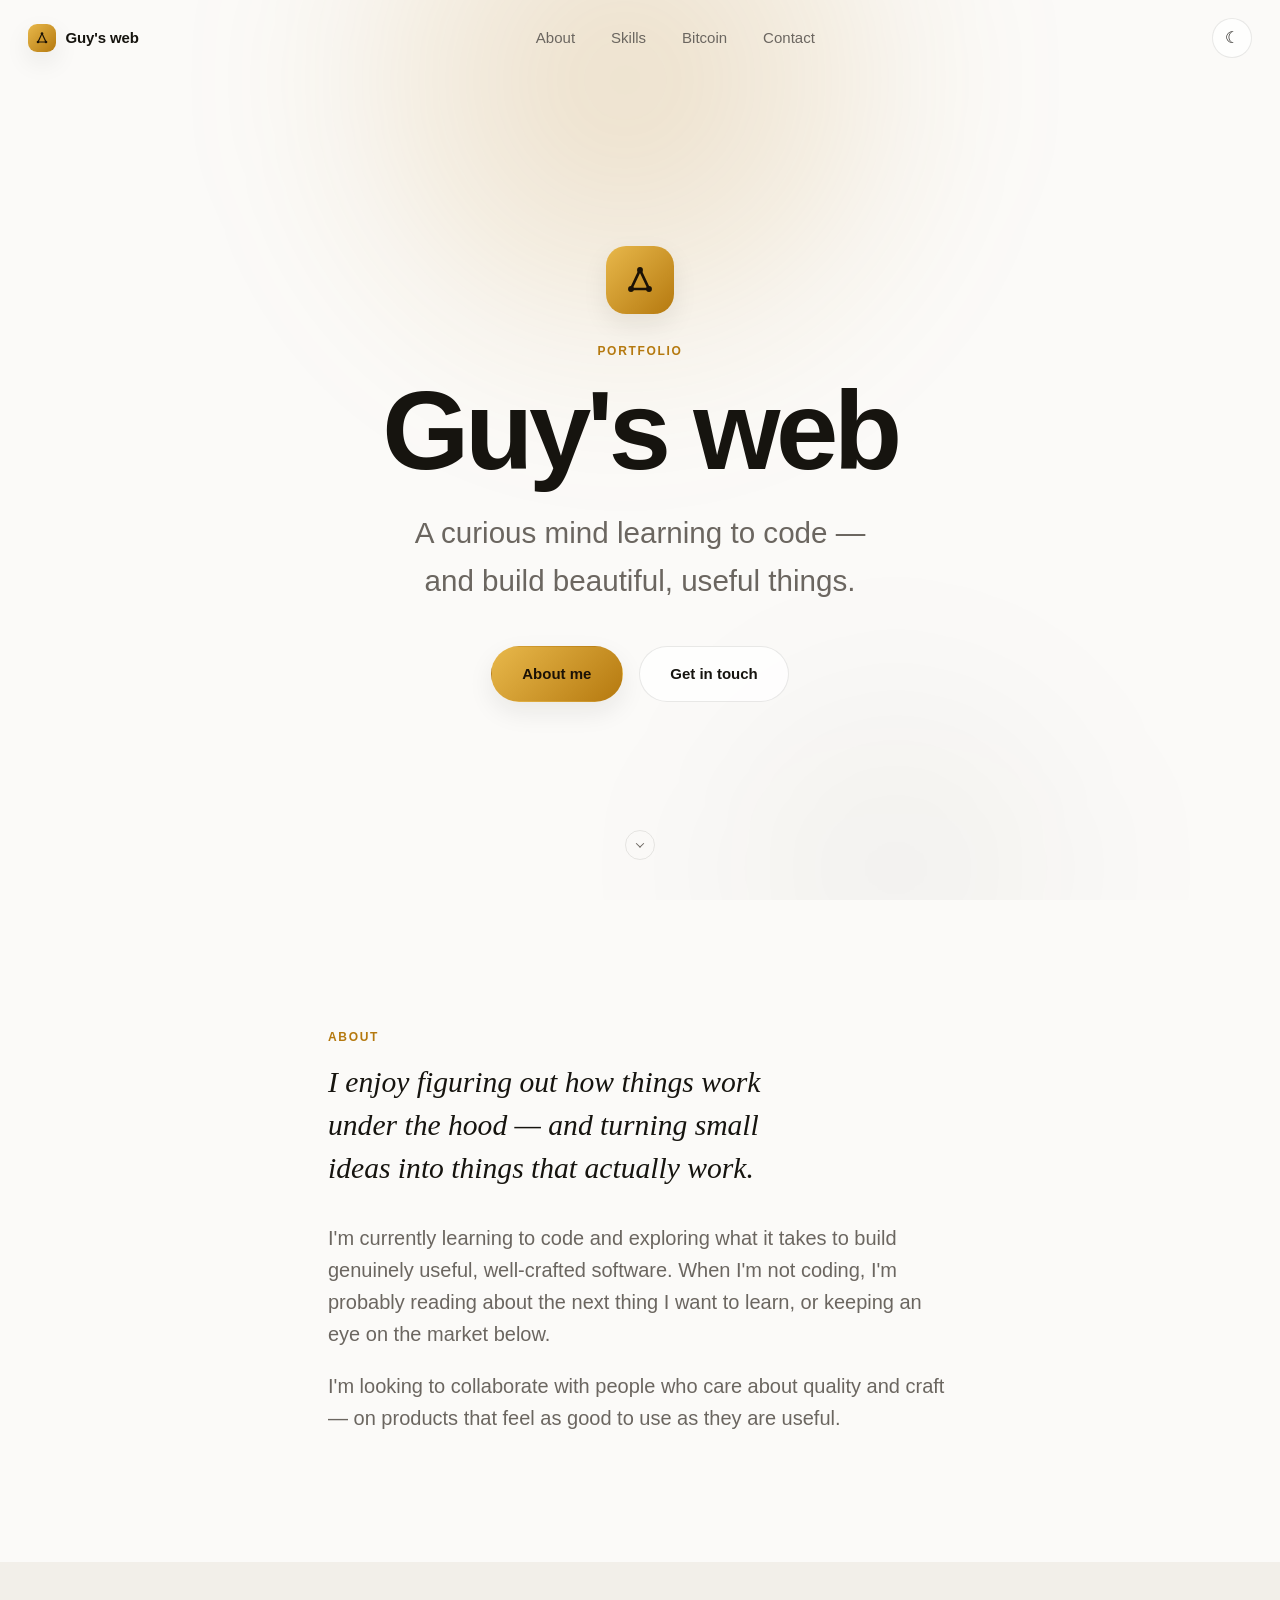
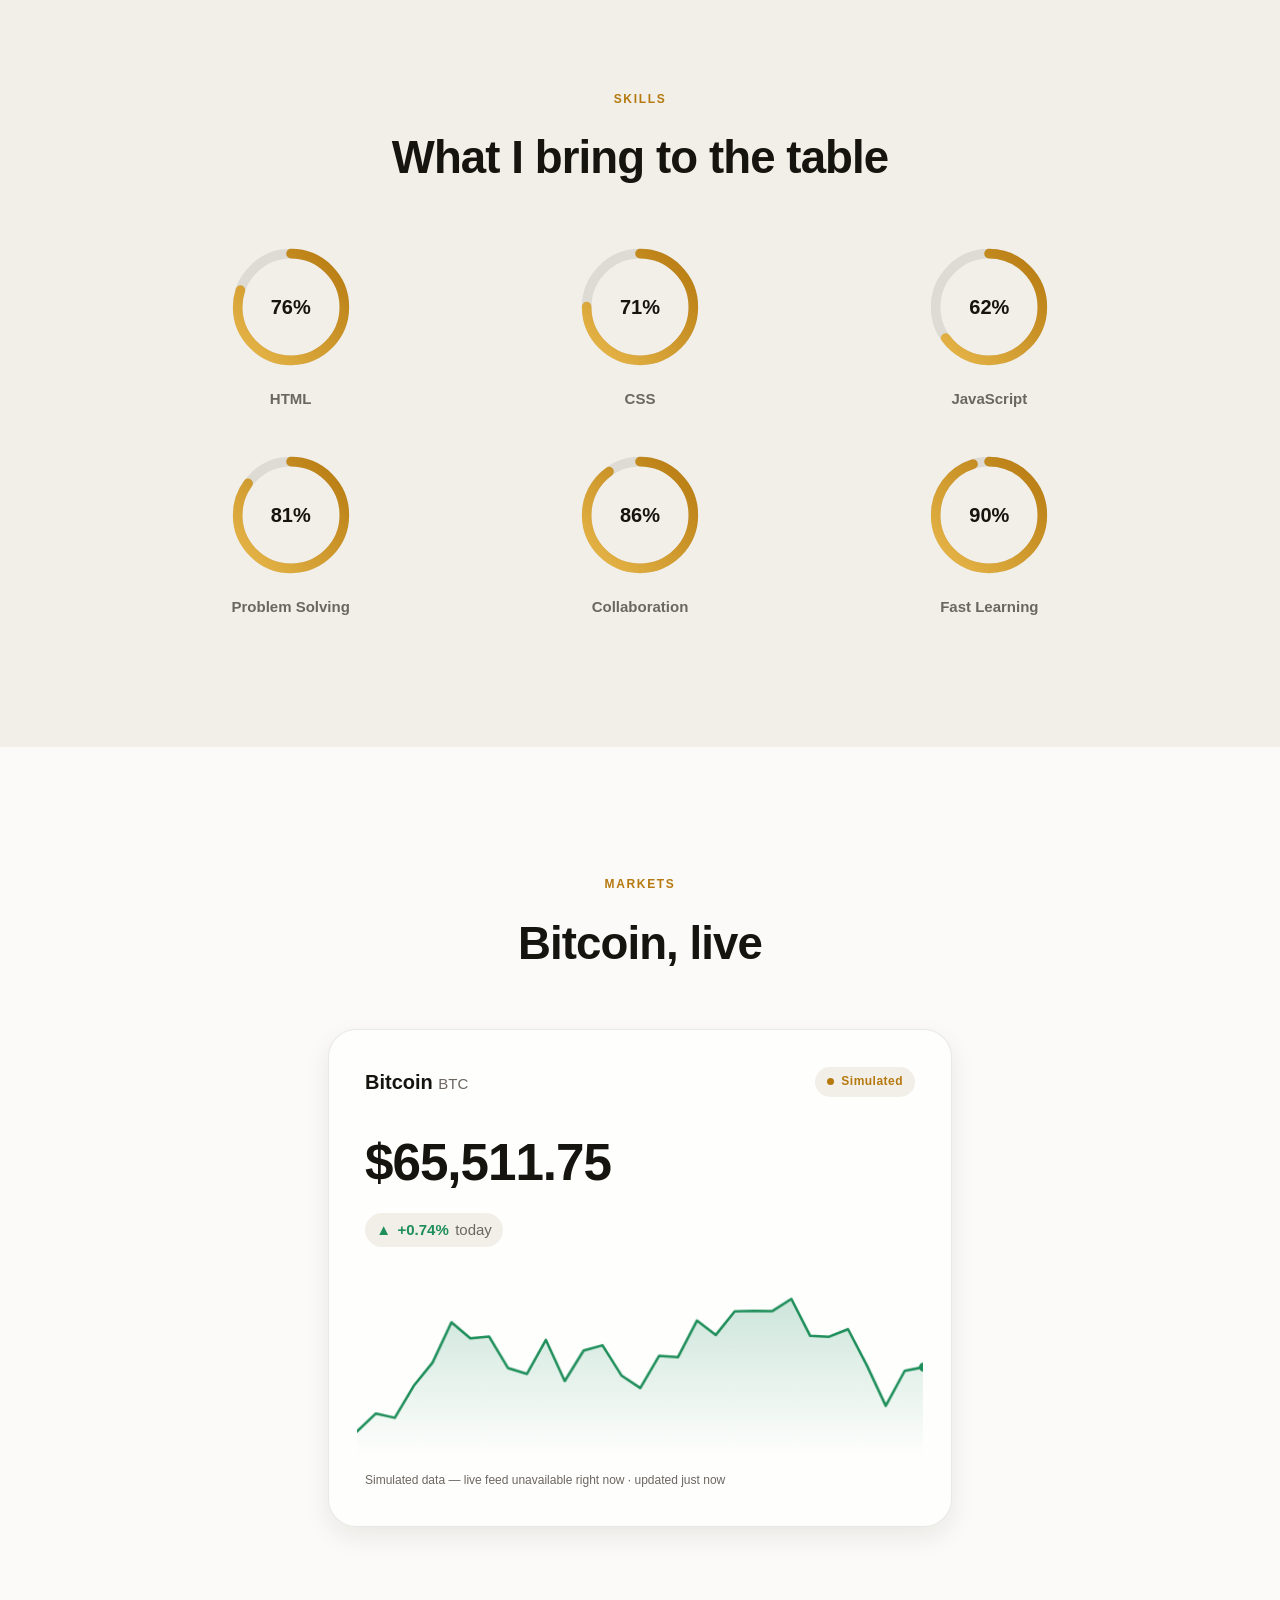
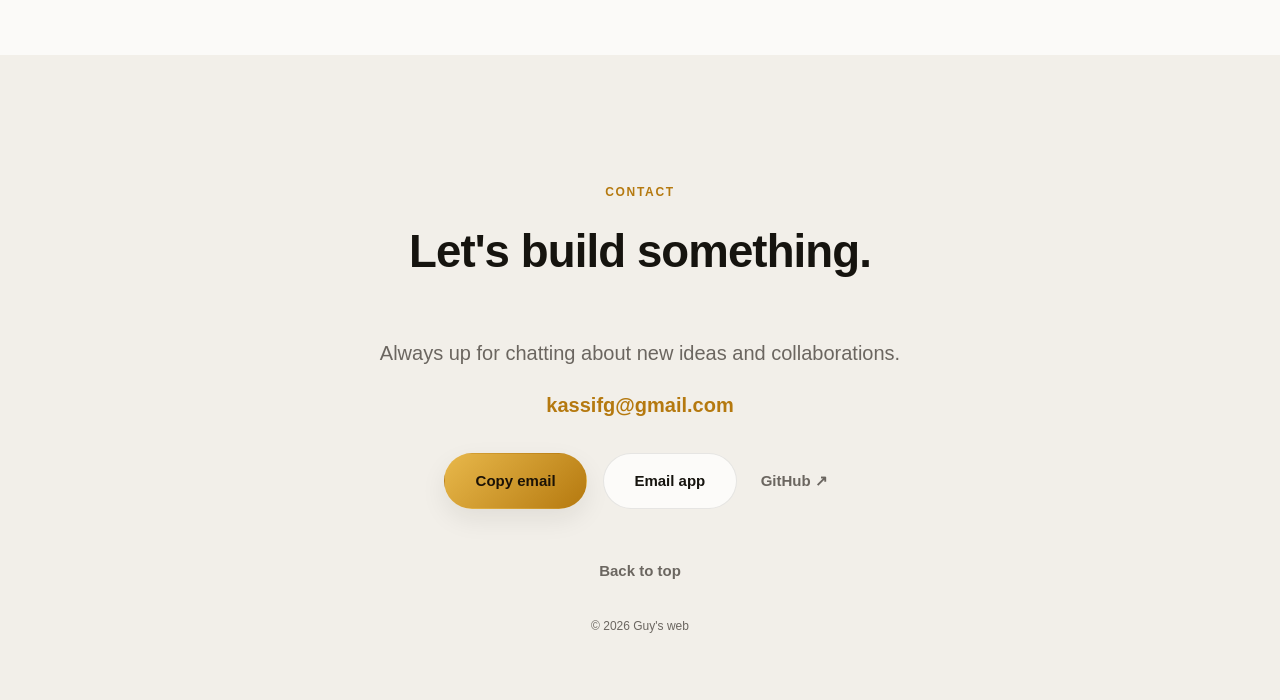
==== commit d671f6aa: "Rename site to "Guy's web" and add a custom logo mark Replaces the "Golik SF" name in the title, her" ====
--- a/index.html
+++ b/index.html
@@ -3,9 +3,9 @@
 <head>
   <meta charset="UTF-8" />
   <meta name="viewport" content="width=device-width, initial-scale=1.0" />
-  <title>Golik SF | Portfolio</title>
-  <meta name="description" content="Personal portfolio of Golik SF — developer, learner, and builder. Featuring a live Bitcoin ticker." />
-  <link rel="icon" href="data:image/svg+xml,%3Csvg xmlns='http://www.w3.org/2000/svg' viewBox='0 0 100 100'%3E%3Crect width='100' height='100' rx='26' fill='%23111'/%3E%3Ctext x='50' y='68' font-family='-apple-system,Helvetica,Arial,sans-serif' font-size='54' font-weight='700' fill='%23E8B84B' text-anchor='middle'%3EG%3C/text%3E%3C/svg%3E" />
+  <title>Guy's web | Portfolio</title>
+  <meta name="description" content="Guy's web — a personal portfolio built with HTML, CSS &amp; JavaScript, featuring a live Bitcoin ticker." />
+  <link rel="icon" href="data:image/svg+xml,%3Csvg xmlns='http://www.w3.org/2000/svg' viewBox='0 0 32 32'%3E%3Crect width='32' height='32' rx='8' fill='%23111111'/%3E%3Cpath d='M16 7 L8 24 L24 24 Z' stroke='%23E8B84B' stroke-width='2.4' stroke-linecap='round' stroke-linejoin='round' fill='none'/%3E%3Ccircle cx='16' cy='7' r='2.6' fill='%23E8B84B'/%3E%3Ccircle cx='8' cy='24' r='2.6' fill='%23E8B84B'/%3E%3Ccircle cx='24' cy='24' r='2.6' fill='%23E8B84B'/%3E%3C/svg%3E" />
   <link rel="stylesheet" href="style.css" />
 </head>
 <body>
@@ -15,13 +15,19 @@
         <stop offset="0%" stop-color="var(--accent-2)" />
         <stop offset="100%" stop-color="var(--accent)" />
       </linearGradient>
+      <symbol id="logoMark" viewBox="0 0 32 32">
+        <path d="M16 7 L8 24 L24 24 Z" stroke="currentColor" stroke-width="2.4" stroke-linecap="round" stroke-linejoin="round" fill="none" />
+        <circle cx="16" cy="7" r="2.6" fill="currentColor" />
+        <circle cx="8" cy="24" r="2.6" fill="currentColor" />
+        <circle cx="24" cy="24" r="2.6" fill="currentColor" />
+      </symbol>
     </defs>
   </svg>
 
   <nav class="nav" id="nav">
     <a href="#top" class="wordmark">
-      <span class="monogram" aria-hidden="true">G</span>
-      Golik&nbsp;SF
+      <span class="monogram" aria-hidden="true"><svg class="monogram-icon"><use href="#logoMark"></use></svg></span>
+      Guy's web
     </a>
 
     <div class="nav-links">
@@ -52,8 +58,9 @@
     <div class="hero-glow hero-glow--b" aria-hidden="true"></div>
 
     <div class="hero-inner">
+      <div class="hero-logo" aria-hidden="true"><svg class="hero-logo-icon"><use href="#logoMark"></use></svg></div>
       <p class="eyebrow">Portfolio</p>
-      <h1 class="hero-title">Golik SF</h1>
+      <h1 class="hero-title">Guy's web</h1>
       <p class="hero-sub">A curious mind learning to code — and build beautiful, useful things.</p>
       <div class="hero-cta">
         <a href="#about" class="btn btn-primary">About me</a>
@@ -209,7 +216,7 @@
       </div>
 
       <button id="backToTop" class="quiet-btn">Back to top</button>
-      <p class="fine-print">© <span id="year"></span> Golik SF</p>
+      <p class="fine-print">© <span id="year"></span> Guy's web</p>
     </div>
   </footer>
 
--- a/style.css
+++ b/style.css
@@ -225,10 +225,15 @@
   display: flex;
   align-items: center;
   justify-content: center;
-  font-size: 0.9rem;
-  font-weight: 800;
+  flex: 0 0 auto;
   color: var(--accent-contrast);
   background: linear-gradient(135deg, var(--accent-2), var(--accent));
+  box-shadow: var(--shadow-sm);
+}
+
+.monogram-icon {
+  width: 16px;
+  height: 16px;
 }
 
 .nav-links {
@@ -373,6 +378,26 @@
   z-index: 1;
   text-align: center;
   max-width: 800px;
+}
+
+.hero-logo {
+  width: 68px;
+  height: 68px;
+  margin: 0 auto 1.75rem;
+  border-radius: 20px;
+  display: flex;
+  align-items: center;
+  justify-content: center;
+  color: var(--accent-contrast);
+  background: linear-gradient(135deg, var(--accent-2), var(--accent));
+  box-shadow: var(--shadow-sm);
+  opacity: 0;
+  animation: rise 0.9s var(--ease) 0s both;
+}
+
+.hero-logo-icon {
+  width: 36px;
+  height: 36px;
 }
 
 .hero-title {
